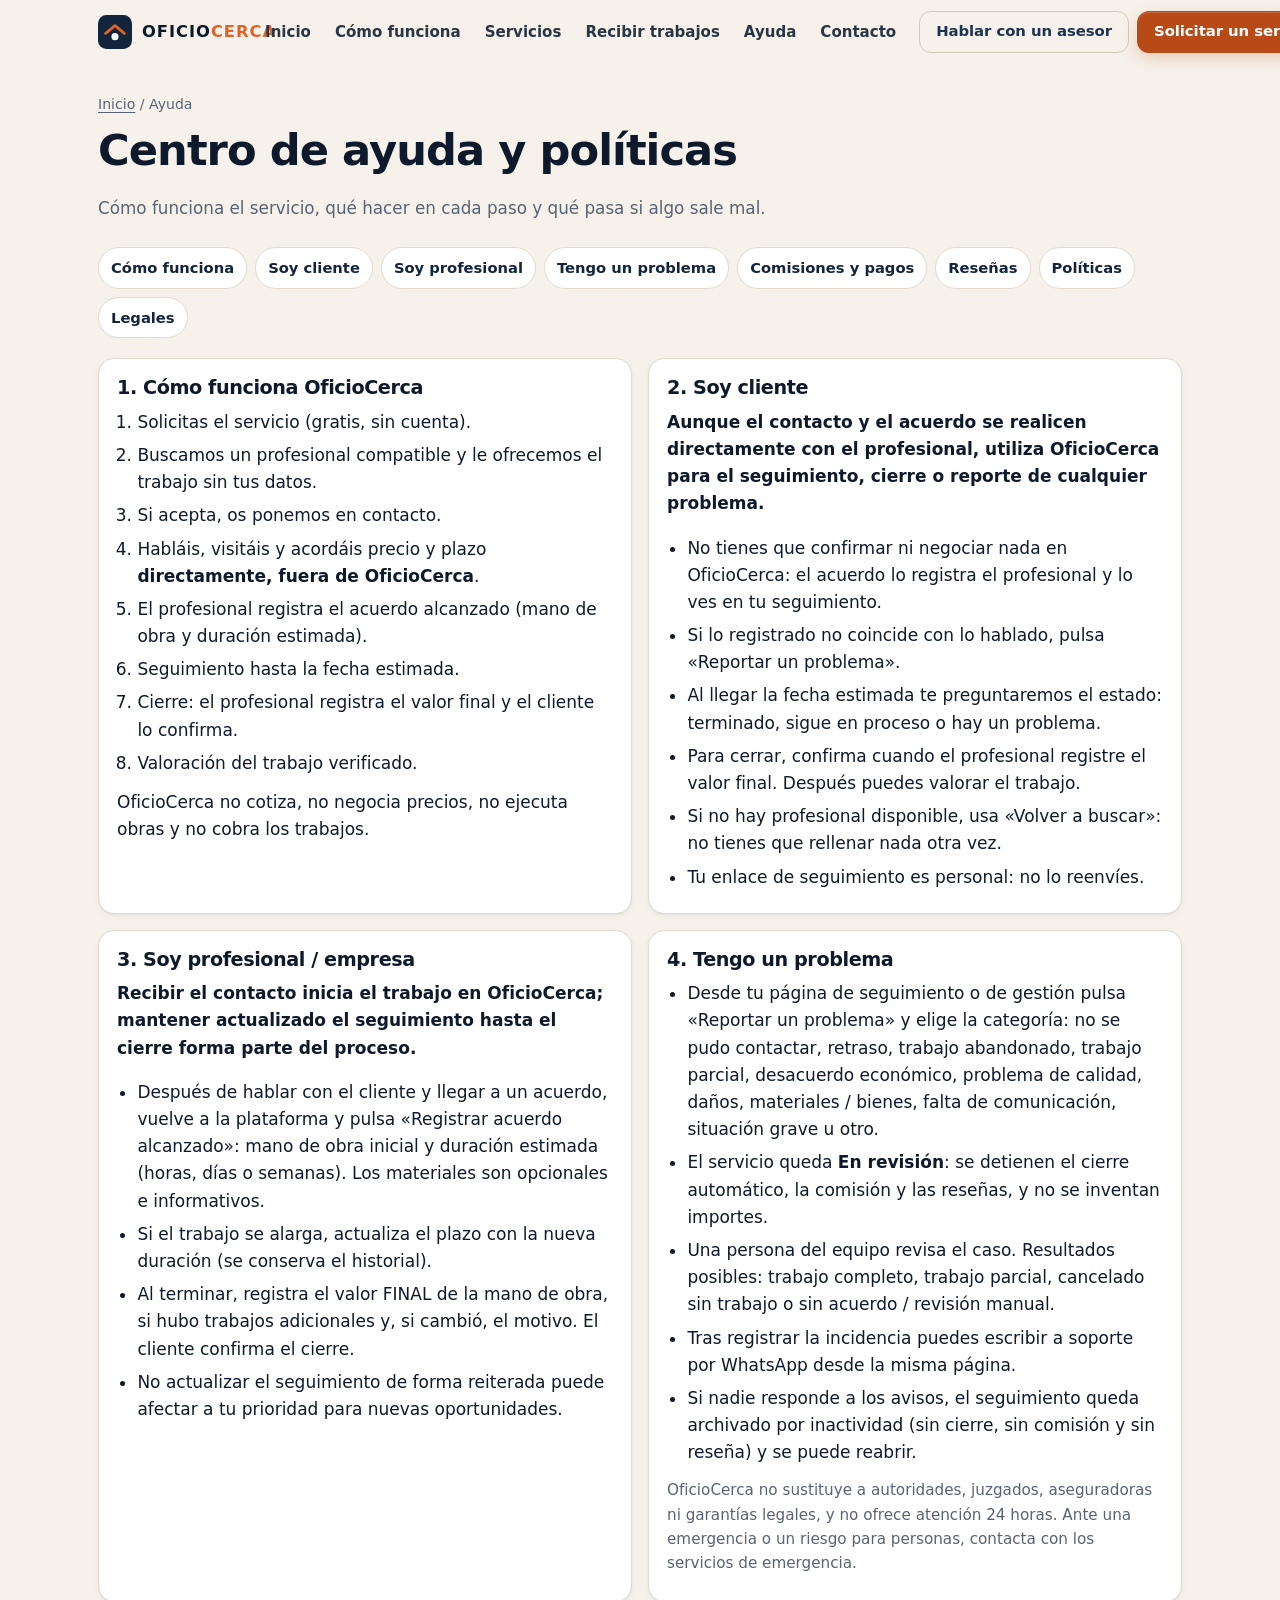
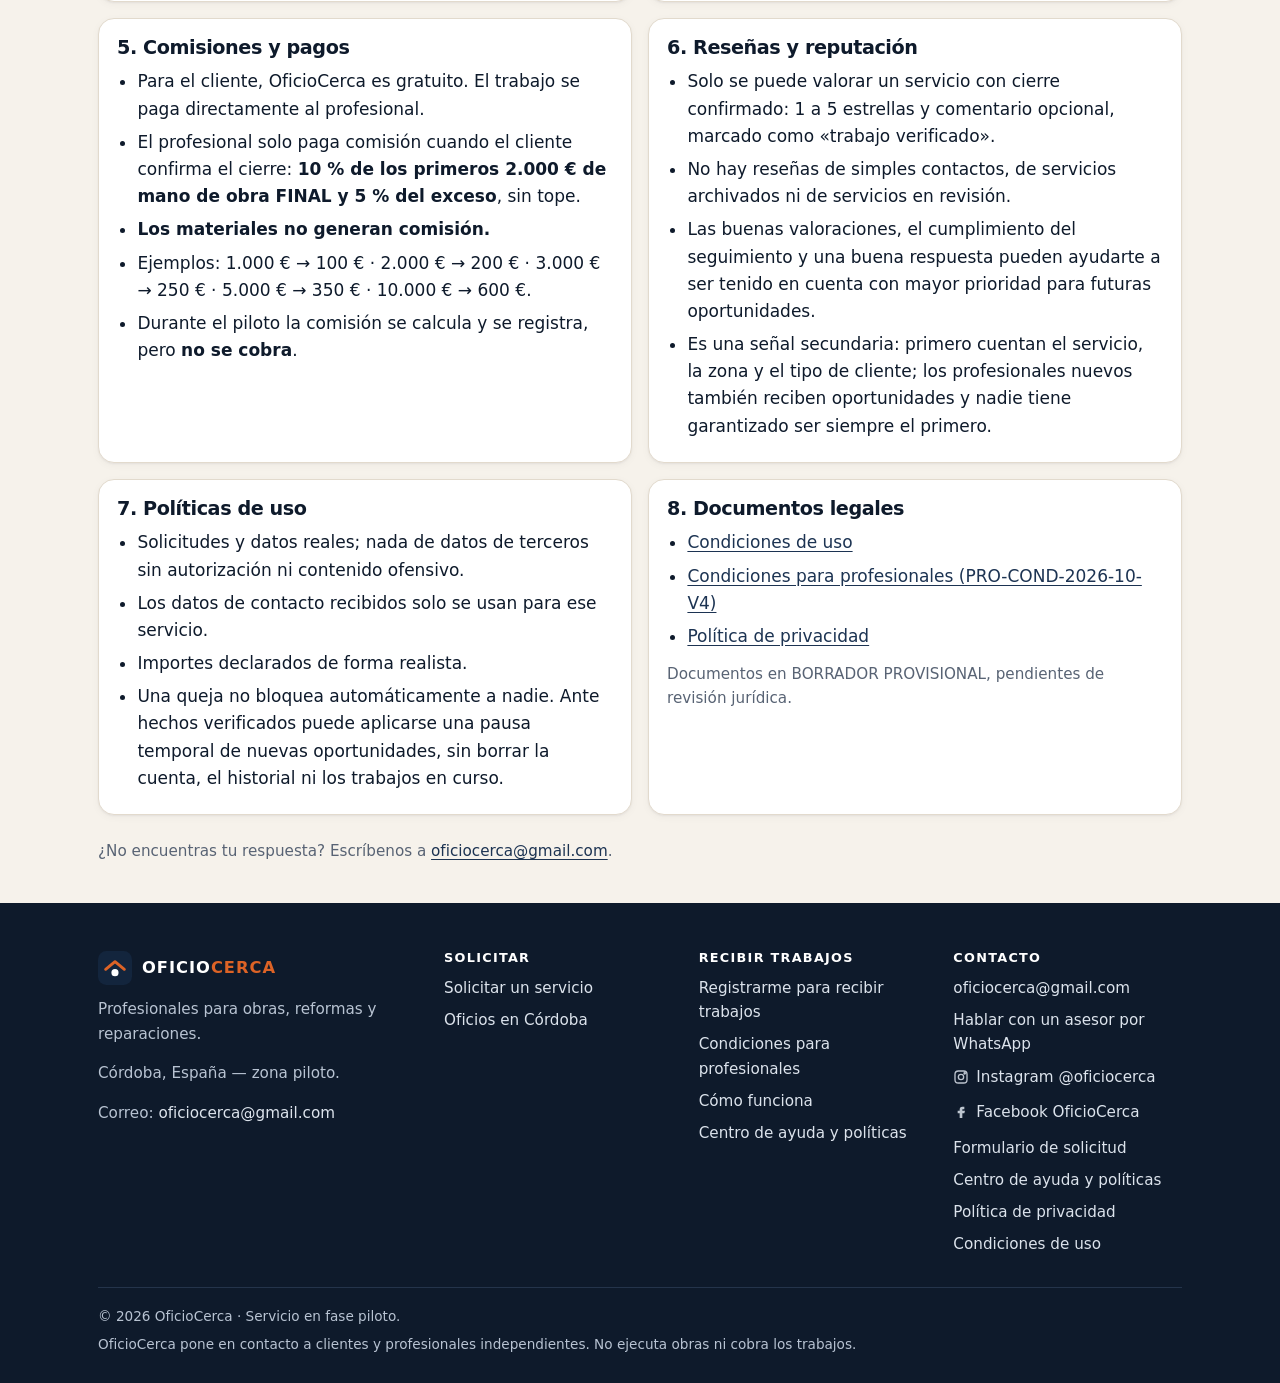
==== ayuda/index.html @ 0509eef0 "V1.7 web: Centro de ayuda y políticas" ====
<!doctype html>
<html lang="es">
<head>
<meta charset="utf-8">
<script>if(/\.github\.io$/.test(location.hostname)){location.replace("https://oficiocerca.pages.dev"+location.pathname.replace(/^\/oficiocerca/,"")+location.search+location.hash)}</script>
<meta name="viewport" content="width=device-width, initial-scale=1">
<title>Centro de ayuda y políticas · OficioCerca</title>
<meta name="description" content="Cómo funciona OficioCerca, ayuda para clientes y profesionales, incidencias, comisiones, reseñas y políticas.">
<link rel="canonical" href="https://oficiocerca.pages.dev/ayuda/">

<meta name="theme-color" content="#13253D">
<meta property="og:type" content="website">
<meta property="og:locale" content="es_ES">
<meta property="og:site_name" content="OficioCerca">
<meta property="og:title" content="Centro de ayuda y políticas · OficioCerca">
<meta property="og:description" content="Cómo funciona OficioCerca, ayuda para clientes y profesionales, incidencias, comisiones, reseñas y políticas.">
<meta property="og:url" content="https://oficiocerca.pages.dev/ayuda/">
<meta property="og:image" content="https://oficiocerca.pages.dev/assets/img/og-image.png">
<meta property="og:image:width" content="1200">
<meta property="og:image:height" content="630">
<meta name="twitter:card" content="summary_large_image">
<link rel="icon" href="../favicon.svg" type="image/svg+xml">
<link rel="icon" href="../assets/img/favicon-32.png" sizes="32x32" type="image/png">
<link rel="apple-touch-icon" href="../assets/img/apple-touch-icon.png">
<link rel="stylesheet" href="../assets/css/styles.css?v=9">
<script>(function(d){try{if(window.matchMedia&&!matchMedia('(prefers-reduced-motion: reduce)').matches&&'IntersectionObserver' in window){d.classList.add('js-motion');setTimeout(function(){if(!window.__ocReveal){d.classList.remove('js-motion')}},2500)}}catch(e){}})(document.documentElement)</script>

</head>
<body>
<a class="skip" href="#main">Saltar al contenido</a>
<header class="hdr" id="top">
  <div class="wrap">
    <a class="brand" href="../" aria-label="OficioCerca, inicio"><svg class="brand-mark" viewBox="0 0 40 40" aria-hidden="true"><rect width="40" height="40" rx="10" fill="#13253D"/><path d="M9 21.5 20 12.5l11 9" stroke="#DD6326" stroke-width="3.4" fill="none" stroke-linecap="round" stroke-linejoin="round"/><circle cx="20" cy="25.5" r="4.2" fill="#fff"/></svg><span class="brand-name">OFICIO<b>CERCA</b></span></a>
    <nav class="nav" aria-label="Principal"><a href="../">Inicio</a><a href="../#como-funciona">Cómo funciona</a><a href="../#servicios">Servicios</a><a href="../profesionales/">Recibir trabajos</a><a href="../ayuda/">Ayuda</a><a href="../#contacto">Contacto</a></nav>
    <div class="hdr-ctas">
      <a class="btn btn-sm hdr-wa" data-wa-item hidden data-wa-msg="Hola, estoy visitando OficioCerca y necesito orientación antes de realizar una solicitud o registro." target="_blank" rel="noopener" aria-label="Hablar con un asesor (WhatsApp, se abre en una ventana nueva)">Hablar con un asesor</a>
      <a class="btn btn-primary btn-sm hdr-cta" href="../solicitar/">Solicitar un servicio</a>
    </div>
    <button class="menu-btn" type="button" aria-expanded="false" aria-controls="mnav" aria-label="Abrir menú">
      <svg viewBox="0 0 24 24" fill="none" stroke="currentColor" stroke-width="2" stroke-linecap="round" aria-hidden="true"><path d="M4 7h16M4 12h16M4 17h16"/></svg>
    </button>
  </div>
  <nav class="mobile-nav" id="mnav" aria-label="Menú móvil"><a href="../">Inicio</a><a href="../#como-funciona">Cómo funciona</a><a href="../#servicios">Servicios</a><a href="../profesionales/">Recibir trabajos</a><a href="../ayuda/">Ayuda</a><a href="../#contacto">Contacto</a><a class="btn btn-primary" href="../solicitar/">Solicitar un servicio</a><a class="btn btn-ghost mnav-wa" data-wa-item hidden data-wa-msg="Hola, estoy visitando OficioCerca y necesito orientación antes de realizar una solicitud o registro." target="_blank" rel="noopener" aria-label="Hablar con un asesor (WhatsApp, se abre en una ventana nueva)">Hablar con un asesor</a></nav>
</header>
<main id="main"><div class="wrap"><section class="page-hero"><div class="crumbs"><a href="../">Inicio</a> / Ayuda</div><h1>Centro de ayuda y políticas</h1><p>Cómo funciona el servicio, qué hacer en cada paso y qué pasa si algo sale mal.</p></section>
<nav class="ay-idx" aria-label="Secciones de ayuda"><a href="#como-funciona">Cómo funciona</a><a href="#cliente">Soy cliente</a><a href="#profesional">Soy profesional</a><a href="#problema">Tengo un problema</a><a href="#comisiones">Comisiones y pagos</a><a href="#resenas">Reseñas</a><a href="#politicas">Políticas</a><a href="#legales">Legales</a></nav>
<div class="ay-grid"><section class="ay-card" id="como-funciona"><h2>1. Cómo funciona OficioCerca</h2><ol class="ay-ol">
<li>Solicitas el servicio (gratis, sin cuenta).</li><li>Buscamos un profesional compatible y le ofrecemos el trabajo sin tus datos.</li>
<li>Si acepta, os ponemos en contacto.</li><li>Habláis, visitáis y acordáis precio y plazo <b>directamente, fuera de OficioCerca</b>.</li>
<li>El profesional registra el acuerdo alcanzado (mano de obra y duración estimada).</li><li>Seguimiento hasta la fecha estimada.</li>
<li>Cierre: el profesional registra el valor final y el cliente lo confirma.</li><li>Valoración del trabajo verificado.</li></ol>
<p>OficioCerca no cotiza, no negocia precios, no ejecuta obras y no cobra los trabajos.</p></section><section class="ay-card" id="cliente"><h2>2. Soy cliente</h2><p><b>Aunque el contacto y el acuerdo se realicen directamente con el profesional, utiliza OficioCerca para el seguimiento, cierre o reporte de cualquier problema.</b></p>
<ul><li>No tienes que confirmar ni negociar nada en OficioCerca: el acuerdo lo registra el profesional y lo ves en tu seguimiento.</li>
<li>Si lo registrado no coincide con lo hablado, pulsa «Reportar un problema».</li>
<li>Al llegar la fecha estimada te preguntaremos el estado: terminado, sigue en proceso o hay un problema.</li>
<li>Para cerrar, confirma cuando el profesional registre el valor final. Después puedes valorar el trabajo.</li>
<li>Si no hay profesional disponible, usa «Volver a buscar»: no tienes que rellenar nada otra vez.</li>
<li>Tu enlace de seguimiento es personal: no lo reenvíes.</li></ul></section><section class="ay-card" id="profesional"><h2>3. Soy profesional / empresa</h2><p><b>Recibir el contacto inicia el trabajo en OficioCerca; mantener actualizado el seguimiento hasta el cierre forma parte del proceso.</b></p>
<ul><li>Después de hablar con el cliente y llegar a un acuerdo, vuelve a la plataforma y pulsa «Registrar acuerdo alcanzado»: mano de obra inicial y duración estimada (horas, días o semanas). Los materiales son opcionales e informativos.</li>
<li>Si el trabajo se alarga, actualiza el plazo con la nueva duración (se conserva el historial).</li>
<li>Al terminar, registra el valor FINAL de la mano de obra, si hubo trabajos adicionales y, si cambió, el motivo. El cliente confirma el cierre.</li>
<li>No actualizar el seguimiento de forma reiterada puede afectar a tu prioridad para nuevas oportunidades.</li></ul></section><section class="ay-card" id="problema"><h2>4. Tengo un problema</h2><ul><li>Desde tu página de seguimiento o de gestión pulsa «Reportar un problema» y elige la categoría: no se pudo contactar, retraso, trabajo abandonado, trabajo parcial, desacuerdo económico, problema de calidad, daños, materiales / bienes, falta de comunicación, situación grave u otro.</li>
<li>El servicio queda <b>En revisión</b>: se detienen el cierre automático, la comisión y las reseñas, y no se inventan importes.</li>
<li>Una persona del equipo revisa el caso. Resultados posibles: trabajo completo, trabajo parcial, cancelado sin trabajo o sin acuerdo / revisión manual.</li>
<li>Tras registrar la incidencia puedes escribir a soporte por WhatsApp desde la misma página.</li>
<li>Si nadie responde a los avisos, el seguimiento queda archivado por inactividad (sin cierre, sin comisión y sin reseña) y se puede reabrir.</li></ul>
<p class="ay-nota">OficioCerca no sustituye a autoridades, juzgados, aseguradoras ni garantías legales, y no ofrece atención 24 horas. Ante una emergencia o un riesgo para personas, contacta con los servicios de emergencia.</p></section><section class="ay-card" id="comisiones"><h2>5. Comisiones y pagos</h2><ul><li>Para el cliente, OficioCerca es gratuito. El trabajo se paga directamente al profesional.</li>
<li>El profesional solo paga comisión cuando el cliente confirma el cierre: <b>10 % de los primeros 2.000 € de mano de obra FINAL y 5 % del exceso</b>, sin tope.</li>
<li><b>Los materiales no generan comisión.</b></li>
<li>Ejemplos: 1.000 € → 100 € · 2.000 € → 200 € · 3.000 € → 250 € · 5.000 € → 350 € · 10.000 € → 600 €.</li>
<li>Durante el piloto la comisión se calcula y se registra, pero <b>no se cobra</b>.</li></ul></section><section class="ay-card" id="resenas"><h2>6. Reseñas y reputación</h2><ul><li>Solo se puede valorar un servicio con cierre confirmado: 1 a 5 estrellas y comentario opcional, marcado como «trabajo verificado».</li>
<li>No hay reseñas de simples contactos, de servicios archivados ni de servicios en revisión.</li>
<li>Las buenas valoraciones, el cumplimiento del seguimiento y una buena respuesta pueden ayudarte a ser tenido en cuenta con mayor prioridad para futuras oportunidades.</li>
<li>Es una señal secundaria: primero cuentan el servicio, la zona y el tipo de cliente; los profesionales nuevos también reciben oportunidades y nadie tiene garantizado ser siempre el primero.</li></ul></section><section class="ay-card" id="politicas"><h2>7. Políticas de uso</h2><ul><li>Solicitudes y datos reales; nada de datos de terceros sin autorización ni contenido ofensivo.</li>
<li>Los datos de contacto recibidos solo se usan para ese servicio.</li>
<li>Importes declarados de forma realista.</li>
<li>Una queja no bloquea automáticamente a nadie. Ante hechos verificados puede aplicarse una pausa temporal de nuevas oportunidades, sin borrar la cuenta, el historial ni los trabajos en curso.</li></ul></section><section class="ay-card" id="legales"><h2>8. Documentos legales</h2><ul><li><a href="../condiciones/">Condiciones de uso</a></li><li><a href="../condiciones-profesionales/">Condiciones para profesionales (PRO-COND-2026-10-V4)</a></li>
<li><a href="../privacidad/">Política de privacidad</a></li></ul><p class="ay-nota">Documentos en BORRADOR PROVISIONAL, pendientes de revisión jurídica.</p></section></div>
<p class="ay-nota" style="margin:24px 0 40px">¿No encuentras tu respuesta? Escríbenos a <a href="mailto:oficiocerca@gmail.com">oficiocerca@gmail.com</a>.</p></div></main>
<footer class="ftr" id="contacto">
  <div class="wrap">
    <div class="ftr-grid">
      <div>
        <a class="brand" href="../"><svg class="brand-mark" viewBox="0 0 40 40" aria-hidden="true"><rect width="40" height="40" rx="10" fill="#13253D"/><path d="M9 21.5 20 12.5l11 9" stroke="#DD6326" stroke-width="3.4" fill="none" stroke-linecap="round" stroke-linejoin="round"/><circle cx="20" cy="25.5" r="4.2" fill="#fff"/></svg><span class="brand-name">OFICIO<b>CERCA</b></span></a>
        <p style="margin-top:12px">Profesionales para obras, reformas y reparaciones.</p>
        <p>Córdoba, España — zona piloto.</p>
        <p>Correo: <a href="mailto:oficiocerca@gmail.com">oficiocerca@gmail.com</a></p>
      </div>
      <div>
        <h2>Solicitar</h2>
        <ul>
          <li><a href="../solicitar/">Solicitar un servicio</a></li>
          <li><a href="../cordoba/">Oficios en Córdoba</a></li>
        </ul>
      </div>
      <div>
        <h2>Recibir trabajos</h2>
        <ul>
          <li><a href="../profesionales/">Registrarme para recibir trabajos</a></li>
          <li><a href="../condiciones-profesionales/">Condiciones para profesionales</a></li>
          <li><a href="../#como-funciona">Cómo funciona</a></li>
          <li><a href="../ayuda/">Centro de ayuda y políticas</a></li>
        </ul>
      </div>
      <div>
        <h2>Contacto</h2>
        <ul data-oc-contact>
          <li><a href="mailto:oficiocerca@gmail.com">oficiocerca@gmail.com</a></li>
          <li data-wa-item hidden><a data-wa-msg="Hola, estoy revisando la sección de contacto de OficioCerca y necesito ayuda." target="_blank" rel="noopener" aria-label="Hablar con un asesor por WhatsApp (se abre en una ventana nueva)">Hablar con un asesor por WhatsApp</a></li>
          <li class="redes"><a href="https://www.instagram.com/oficiocerca/" target="_blank" rel="noopener" aria-label="Instagram de OficioCerca, @oficiocerca (se abre en una ventana nueva)"><svg viewBox="0 0 24 24" width="16" height="16" fill="none" stroke="currentColor" stroke-width="2" aria-hidden="true"><rect x="3" y="3" width="18" height="18" rx="5"/><circle cx="12" cy="12" r="4"/><circle cx="17.5" cy="6.5" r="1" fill="currentColor"/></svg>Instagram @oficiocerca</a></li>
          <li class="redes"><a href="https://www.facebook.com/oficiocerca" target="_blank" rel="noopener" aria-label="Facebook de OficioCerca (se abre en una ventana nueva)"><svg viewBox="0 0 24 24" width="16" height="16" fill="currentColor" aria-hidden="true"><path d="M14 8h3V4h-3c-2.8 0-4 1.8-4 4.3V10H7v4h3v7h4v-7h3l1-4h-4V8.6c0-.4.3-.6.6-.6z"/></svg>Facebook OficioCerca</a></li>
          <li><a href="../solicitar/">Formulario de solicitud</a></li>
          <li><a href="../ayuda/">Centro de ayuda y políticas</a></li>
          <li><a href="../privacidad/">Política de privacidad</a></li>
          <li><a href="../condiciones/">Condiciones de uso</a></li>
        </ul>
      </div>
    </div>
    <div class="ftr-bottom">
      <span>© <span data-year>2026</span> OficioCerca · Servicio en fase piloto.</span>
      <span>OficioCerca pone en contacto a clientes y profesionales independientes. No ejecuta obras ni cobra los trabajos.</span>
    </div>
  </div>
</footer>
<script src="../assets/js/config.js?v=9"></script>
<script src="../assets/js/icons.js?v=9"></script>
<script src="../assets/js/main.js?v=9" defer></script>

</body>
</html>
---- assets/css/styles.css ----
/* OficioCerca — estilos V1.1. Mobile first. Sin dependencias externas. */
:root{
  --ink:#0E1A2B; --navy:#13253D; --navy-2:#1C3352; --graphite:#2B3644;
  --sand:#F6F2EB; --sand-2:#EEE7DB; --line:#E2DACD; --line-2:#D3C9B9; --white:#fff;
  --accent:#DD6326; --accent-2:#B84A17; --accent-3:#9C3E12; --accent-soft:#FBE7DB;
  --muted:#586374; --ok:#1E7B55; --ok-soft:#E3F3EA; --err:#B3261E; --err-soft:#FBE9E7;
  --r:16px; --r-sm:12px;
  --sh-1:0 1px 2px rgba(14,26,43,.05),0 2px 8px rgba(14,26,43,.04);
  --sh-2:0 1px 2px rgba(14,26,43,.06),0 10px 28px rgba(14,26,43,.08);
  --sh-3:0 2px 4px rgba(14,26,43,.06),0 18px 40px rgba(14,26,43,.12);
  --ease:cubic-bezier(.2,.7,.2,1);
  --font: ui-sans-serif, system-ui, -apple-system, "Segoe UI", Roboto, "Helvetica Neue", Arial, sans-serif;
  --wrap: 1140px;
}
*,*::before,*::after{box-sizing:border-box}
html{-webkit-text-size-adjust:100%;scroll-behavior:smooth;scroll-padding-top:80px}
body{margin:0;font-family:var(--font);font-size:17px;line-height:1.6;color:var(--ink);background:var(--sand);overflow-x:hidden;-webkit-font-smoothing:antialiased;text-rendering:optimizeLegibility}
img,svg{max-width:100%;display:block}
a{color:var(--navy-2);text-underline-offset:3px}
a:hover{color:var(--accent-2)}
h1,h2,h3{line-height:1.12;letter-spacing:-.022em;margin:0 0 .5em;text-wrap:balance}
h1{font-size:clamp(1.9rem,4.2vw + 1rem,3.45rem);font-weight:800}
h2{font-size:clamp(1.5rem,2.2vw + 1rem,2.25rem);font-weight:800}
h3{font-size:1.1rem;font-weight:700;letter-spacing:-.01em}
p{margin:0 0 1em}
.wrap{width:100%;max-width:var(--wrap);margin:0 auto;padding:0 16px}
@media(min-width:720px){.wrap{padding:0 28px}}
.sr-only{position:absolute;width:1px;height:1px;overflow:hidden;clip:rect(0 0 0 0);white-space:nowrap}
.skip{position:absolute;left:12px;top:-60px;background:var(--ink);color:#fff;padding:10px 14px;border-radius:8px;z-index:100}
.skip:focus{top:12px}
:focus-visible{outline:3px solid var(--accent);outline-offset:2px;border-radius:6px}
.ico{width:24px;height:24px;flex:none}

/* ---------- Header ---------- */
.hdr{position:sticky;top:0;z-index:50;background:rgba(246,242,235,.86);backdrop-filter:saturate(1.4) blur(12px);-webkit-backdrop-filter:saturate(1.4) blur(12px);border-bottom:1px solid transparent;transition:border-color .2s,box-shadow .2s}
.hdr.scrolled{border-bottom-color:var(--line);box-shadow:0 4px 18px rgba(14,26,43,.05)}
.hdr .wrap{display:flex;align-items:center;justify-content:space-between;height:64px;gap:12px}
.brand{display:flex;align-items:center;gap:10px;text-decoration:none;color:var(--ink)}
.brand-mark{width:34px;height:34px;flex:none}
.brand-name{font-weight:900;letter-spacing:.06em;font-size:1.02rem}
.brand-name b{color:var(--accent);font-weight:900}
.nav{display:none}
.nav a{color:var(--graphite);text-decoration:none;font-weight:600;font-size:.94rem;padding:8px 11px;border-radius:9px;transition:background .15s,color .15s}
.nav a:hover{background:rgba(14,26,43,.06);color:var(--ink)}
.btn.hdr-cta{display:none}
.menu-btn{display:inline-flex;align-items:center;justify-content:center;width:46px;height:46px;border-radius:12px;border:1px solid var(--line);background:#fff;color:var(--ink);cursor:pointer;transition:border-color .15s}
.menu-btn:hover{border-color:var(--line-2)}
.menu-btn svg{width:22px;height:22px}
.mobile-nav{display:none;border-top:1px solid var(--line);background:var(--sand);box-shadow:0 14px 24px rgba(14,26,43,.08)}
.mobile-nav.open{display:block}
.mobile-nav a{display:block;padding:15px 16px;border-bottom:1px solid var(--sand-2);text-decoration:none;color:var(--ink);font-weight:600}
.mobile-nav .btn{margin:14px 16px 18px;display:flex;border-bottom:0}
@media(min-width:1100px){
  .nav{display:flex;gap:2px}
  .btn.hdr-cta{display:inline-flex}
  .menu-btn,.mobile-nav,.mobile-nav.open{display:none}
}

/* ---------- Buttons ---------- */
.btn{display:inline-flex;align-items:center;justify-content:center;gap:10px;min-height:50px;padding:0 22px;border-radius:12px;font:inherit;font-weight:700;font-size:1rem;letter-spacing:-.005em;text-decoration:none;cursor:pointer;border:1.5px solid transparent;transition:transform .18s var(--ease),background .18s,border-color .18s,box-shadow .18s,color .18s;text-align:center;line-height:1.2;-webkit-tap-highlight-color:transparent}
.btn .ico{width:19px;height:19px;transition:transform .18s var(--ease)}
.btn:hover .ico{transform:translateX(2px)}
.btn:active{transform:translateY(1px) scale(.99)}
.btn-lg{min-height:54px;padding:0 26px;font-size:1.02rem}
.btn-primary{background:var(--accent-2);color:#fff;box-shadow:0 1px 0 rgba(255,255,255,.18) inset,0 6px 16px rgba(184,74,23,.22)}
.btn-primary:hover{background:var(--accent-3);color:#fff;box-shadow:0 1px 0 rgba(255,255,255,.18) inset,0 10px 22px rgba(184,74,23,.28);transform:translateY(-1px)}
.btn-dark{background:var(--navy);color:#fff;box-shadow:0 6px 16px rgba(19,37,61,.18)}
.btn-dark:hover{background:var(--ink);color:#fff;transform:translateY(-1px)}
.btn-ghost{background:rgba(255,255,255,.85);color:var(--ink);border-color:var(--line-2)}
.btn-ghost:hover{background:#fff;border-color:var(--ink);color:var(--ink)}
.btn-light{background:#fff;color:var(--navy)}
.btn-light:hover{background:var(--sand);color:var(--ink);transform:translateY(-1px)}
.btn-dark-on{background:rgba(14,26,43,.92);color:#fff}
.btn-dark-on:hover{background:var(--ink);color:#fff;transform:translateY(-1px)}
.btn-sm{min-height:42px;padding:0 16px;font-size:.93rem}
.btn-block{width:100%}
.btn[disabled]{opacity:.6;cursor:not-allowed;transform:none;box-shadow:none}

/* ---------- Hero ---------- */
.hero{position:relative;padding:34px 0 48px;overflow:hidden;isolation:isolate;background:linear-gradient(180deg,#F8F4EE 0%,var(--sand) 100%)}
.hero::before{content:"";position:absolute;inset:0;z-index:-1;background-image:linear-gradient(rgba(19,37,61,.055) 1px,transparent 1px),linear-gradient(90deg,rgba(19,37,61,.055) 1px,transparent 1px);background-size:36px 36px;mask-image:radial-gradient(ellipse 70% 60% at 75% 25%,#000 0,transparent 70%);-webkit-mask-image:radial-gradient(ellipse 70% 60% at 75% 25%,#000 0,transparent 70%);pointer-events:none}
.hero-bg{position:absolute;inset:0;z-index:-2;overflow:hidden;pointer-events:none}
.blob{position:absolute;border-radius:50%;filter:blur(60px);opacity:.55;will-change:transform}
.blob.b1{width:420px;height:420px;right:-120px;top:-140px;background:radial-gradient(circle,#F6C7A6 0,#F6C7A6 35%,transparent 70%);animation:drift1 28s ease-in-out infinite alternate}
.blob.b2{width:360px;height:360px;left:-160px;top:40%;background:radial-gradient(circle,#C9D6E6 0,#C9D6E6 35%,transparent 70%);animation:drift2 34s ease-in-out infinite alternate}
.blob.b3{width:260px;height:260px;right:18%;bottom:-120px;background:radial-gradient(circle,#F3DCC4 0,transparent 70%);opacity:.5;animation:drift1 40s ease-in-out infinite alternate-reverse}
@keyframes drift1{from{transform:translate3d(0,0,0)}to{transform:translate3d(-40px,30px,0)}}
@keyframes drift2{from{transform:translate3d(0,0,0)}to{transform:translate3d(36px,-26px,0)}}
.hero-art{position:absolute;z-index:-1;right:-40px;bottom:0;width:min(760px,120%);height:auto;color:var(--navy);opacity:.07;pointer-events:none}
.hero-grid{position:relative;display:grid;gap:30px}
.hero-copy{max-width:640px;min-width:0}
.pill{display:inline-flex;align-items:center;gap:8px;background:rgba(255,255,255,.9);border:1px solid var(--line);border-radius:999px;padding:6px 13px 6px 9px;font-size:.84rem;font-weight:700;color:var(--graphite);box-shadow:var(--sh-1)}
.pill .dot{width:8px;height:8px;border-radius:50%;background:var(--ok);box-shadow:0 0 0 4px var(--ok-soft);animation:pulse 3.2s ease-in-out infinite}
@keyframes pulse{0%,100%{box-shadow:0 0 0 4px var(--ok-soft)}50%{box-shadow:0 0 0 6px rgba(30,123,85,.12)}}
.hero h1{margin:18px 0 14px}
.hero h1 em{font-style:normal;color:var(--accent-2);background:linear-gradient(transparent 72%,rgba(221,99,38,.16) 72%);padding:0 .04em}
.lead{font-size:clamp(1.03rem,.4vw + .95rem,1.15rem);color:var(--graphite);max-width:36em;line-height:1.6}
.hero-ctas{display:grid;gap:10px;margin-top:24px}
.hero-ctas .btn{width:100%}
.hero-b2b{display:flex;align-items:center;gap:12px;margin-top:16px;padding:12px 14px;background:rgba(255,255,255,.75);border:1px solid var(--line);border-radius:14px;text-decoration:none;color:var(--ink);transition:border-color .18s,background .18s,transform .18s var(--ease);flex-wrap:wrap}
.hero-b2b:hover{background:#fff;border-color:var(--navy-2);color:var(--ink);transform:translateY(-1px)}
.hero-b2b .hb-k{font-size:.72rem;font-weight:800;letter-spacing:.08em;text-transform:uppercase;color:#fff;background:var(--navy);padding:4px 8px;border-radius:6px}
.hero-b2b .hb-t{flex:1;min-width:180px;font-weight:600;font-size:.95rem;line-height:1.35}
.hero-b2b .ico{width:18px;height:18px;color:var(--accent-2)}
@media(min-width:560px){.hero-ctas{grid-template-columns:auto auto;justify-content:start}.hero-ctas .btn{width:auto}.hero-b2b{display:inline-flex;flex-wrap:nowrap}}

/* Request card visual (ilustración, no es una solicitud real) */
.req-card{position:relative;background:rgba(255,255,255,.94);border:1px solid var(--line);border-radius:20px;box-shadow:var(--sh-3);padding:20px;max-width:420px;width:100%;justify-self:center;min-width:0}
.req-card .tag{font-size:.72rem;font-weight:800;letter-spacing:.08em;text-transform:uppercase;color:var(--muted)}
.req-head{display:flex;justify-content:space-between;align-items:center;gap:8px;margin-bottom:12px;flex-wrap:wrap}
.req-code{font-family:ui-monospace,SFMono-Regular,Menlo,Consolas,monospace;font-weight:700;background:var(--sand);border:1px dashed var(--line-2);padding:4px 10px;border-radius:8px;font-size:.9rem}
.req-row{display:flex;gap:12px;align-items:flex-start;padding:12px 0;border-top:1px solid var(--sand-2);border-bottom:1px solid var(--sand-2)}
.req-row .ico{color:var(--accent);margin-top:2px}
.req-row small{display:block;color:var(--muted);font-size:.8rem}
.req-steps{list-style:none;margin:14px 0 0;padding:0;display:grid;gap:9px}
.req-steps li{display:flex;align-items:center;gap:10px;font-size:.92rem}
.req-steps .st{width:22px;height:22px;border-radius:50%;display:grid;place-items:center;border:2px solid var(--line-2);flex:none}
.req-steps .done .st{background:var(--ok);border-color:var(--ok);color:#fff}
.req-steps .done .st svg{width:14px;height:14px}
.req-steps .now .st{border-color:var(--accent);box-shadow:0 0 0 4px var(--accent-soft);animation:pulseA 2.8s ease-in-out infinite}
@keyframes pulseA{0%,100%{box-shadow:0 0 0 3px var(--accent-soft)}50%{box-shadow:0 0 0 6px rgba(221,99,38,.12)}}
.req-steps .now{font-weight:700}
.req-steps .todo{color:var(--muted)}
.req-note{margin:14px 0 0;font-size:.74rem;color:var(--muted)}
@media(min-width:960px){.hero{padding:72px 0 92px}.hero-grid{grid-template-columns:1.2fr .8fr;align-items:center;gap:56px}.req-card{transform:rotate(.6deg)}}

/* ---------- Audience split ---------- */
.aud-sec{position:relative;margin-top:-18px}
.aud{display:grid;gap:12px}
.aud-card{position:relative;display:flex;flex-direction:column;gap:6px;background:#fff;border:1px solid var(--line);border-radius:var(--r);padding:20px;text-decoration:none;color:var(--ink);box-shadow:var(--sh-1);transition:border-color .2s,transform .2s var(--ease),box-shadow .2s}
.aud-card:hover{border-color:var(--line-2);transform:translateY(-3px);box-shadow:var(--sh-2);color:var(--ink)}
.aud-card .k{font-size:.72rem;font-weight:800;letter-spacing:.09em;text-transform:uppercase;color:var(--accent-2)}
.aud-card h3{margin:0}
.aud-card p{margin:0;color:var(--graphite);font-size:.96rem}
.aud-card .go{margin-top:10px;display:inline-flex;align-items:center;gap:8px;font-weight:700;color:var(--navy-2)}
.aud-card .go .ico{width:18px;height:18px;transition:transform .2s var(--ease)}
.aud-card:hover .go .ico{transform:translateX(3px)}
.aud-card.featured{background:linear-gradient(160deg,var(--navy-2) 0%,var(--navy) 60%);color:#fff;border-color:var(--navy);box-shadow:0 10px 30px rgba(19,37,61,.22)}
.aud-card.featured p{color:#C9D3E0}
.aud-card.featured .k{color:#FFB48A}
.aud-card.featured .go{color:#fff}
.aud-card.featured:hover{color:#fff;border-color:var(--accent)}
@media(min-width:760px){.aud{grid-template-columns:1.2fr 1fr 1fr;gap:14px}}

/* ---------- Sections ---------- */
.sec{padding:60px 0}
.sec-white{background:#fff}
.sec-dark{background:var(--navy);color:#fff;background-image:radial-gradient(ellipse 60% 80% at 100% 0,rgba(221,99,38,.12),transparent 60%)}
.sec-dark p,.sec-dark li{color:#C9D3E0}
.sec-head{max-width:700px;margin-bottom:30px}
.eyebrow{display:inline-flex;align-items:center;gap:8px;font-size:.76rem;font-weight:800;letter-spacing:.11em;text-transform:uppercase;color:var(--accent-2);margin-bottom:12px}
.eyebrow::before{content:"";width:18px;height:2px;border-radius:2px;background:currentColor;opacity:.7}
.sec-dark .eyebrow{color:#FFB48A}
.sec-head p{color:var(--muted);font-size:1.04rem;max-width:40em}
.sec-dark .sec-head p{color:#C9D3E0}
@media(min-width:960px){.sec{padding:92px 0}}

/* Trades (servicios del piloto) */
.trades{display:grid;grid-template-columns:1fr;gap:10px}
.trade{position:relative;display:flex;align-items:center;gap:14px;background:#fff;border:1px solid var(--line);border-radius:var(--r);padding:16px;text-decoration:none;color:var(--ink);box-shadow:var(--sh-1);transition:border-color .2s,transform .2s var(--ease),box-shadow .2s;min-width:0}
.trade:hover{border-color:var(--line-2);transform:translateY(-2px);box-shadow:var(--sh-2);color:var(--ink)}
.trade-ico{width:48px;height:48px;border-radius:12px;display:grid;place-items:center;background:var(--accent-soft);color:var(--accent-2);flex:none}
.trade-ico .ico{width:26px;height:26px}
.trade-txt{display:flex;flex-direction:column;gap:2px;min-width:0;flex:1}
.trade-txt strong{font-size:1.02rem;line-height:1.3}
.trade-txt span{font-size:.88rem;color:var(--muted);line-height:1.4}
.trade-go{color:var(--line-2);transition:color .2s,transform .2s var(--ease)}
.trade-go .ico{width:20px;height:20px}
.trade:hover .trade-go{color:var(--accent-2);transform:translateX(3px)}
.trade-other{background:linear-gradient(160deg,#FFFDF9,#FBF4EA);border:1.5px dashed var(--line-2);box-shadow:none}
.trade-other .trade-ico{background:var(--navy);color:#fff}
.trade-other:hover{border-style:solid;border-color:var(--navy-2)}
@media(min-width:640px){.trades{grid-template-columns:repeat(2,minmax(0,1fr))}}
@media(min-width:960px){
  .trades{grid-template-columns:repeat(3,minmax(0,1fr));gap:14px}
  .trade{flex-direction:column;align-items:flex-start;padding:22px;min-height:190px}
  .trade-go{position:absolute;right:18px;top:22px}
}

/* Steps */
.steps{list-style:none;margin:0;padding:0;display:grid;gap:0;counter-reset:s}
.step{position:relative;display:grid;grid-template-columns:44px 1fr;gap:14px;padding-bottom:22px}
.step::before{counter-increment:s;content:counter(s);width:44px;height:44px;border-radius:12px;background:var(--navy);color:#fff;display:grid;place-items:center;font-weight:800;position:relative;z-index:1;box-shadow:0 4px 12px rgba(19,37,61,.16)}
.step::after{content:"";position:absolute;left:21px;top:44px;bottom:0;width:2px;background:linear-gradient(var(--line-2),var(--line))}
.step:last-child::after{display:none}
.step h3{margin:9px 0 4px}
.step p{margin:0;color:var(--muted);font-size:.96rem}
.step.hl::before{background:var(--accent-2);box-shadow:0 4px 14px rgba(184,74,23,.3)}
@media(min-width:960px){
  .steps{grid-template-columns:repeat(4,1fr);gap:18px}
  .step{grid-template-columns:1fr;gap:12px;padding-bottom:0}
  .step::after{left:52px;right:-14px;top:21px;bottom:auto;width:auto;height:2px}
  .step h3{font-size:.98rem;margin:0 0 4px}
  .step p{font-size:.87rem}
}
.notice{display:flex;gap:12px;align-items:flex-start;background:var(--accent-soft);border:1px solid #F4D2BE;border-radius:var(--r-sm);padding:14px 16px;margin-top:26px;font-size:.95rem;color:var(--ink)}
.notice .ico{color:var(--accent-2)}
.notice p{margin:0;color:var(--ink)}

/* Split blocks */
.split{display:grid;gap:28px;align-items:start}
@media(min-width:900px){.split{grid-template-columns:1.05fr .95fr;gap:64px;align-items:center}}
.checks{list-style:none;padding:0;margin:0 0 24px;display:grid;gap:12px}
.checks li{display:flex;gap:12px;align-items:flex-start}
.checks .ico{width:22px;height:22px;color:var(--ok);margin-top:2px}
.sec-dark .checks .ico{color:#7FD6A9}
.panel{background:#fff;border:1px solid var(--line);border-radius:20px;padding:22px;box-shadow:var(--sh-2)}
.sec-dark .panel{background:rgba(255,255,255,.05);border-color:rgba(255,255,255,.12);box-shadow:none}
.sec-white .panel{background:var(--sand);box-shadow:none}
.panel h3{margin-bottom:14px}
.mini-list{list-style:none;padding:0;margin:0;display:grid;gap:8px}
.mini-list li{display:flex;gap:12px;align-items:center;padding:12px 14px;background:var(--sand);border-radius:12px;font-weight:600;font-size:.95rem}
.sec-white .panel .mini-list li{background:#fff}
.sec-dark .mini-list li{background:rgba(255,255,255,.06);color:#fff}
.mini-list li.muted{background:transparent;border:1px dashed rgba(255,255,255,.22);font-weight:500}
.mini-list .ico{color:var(--accent)}

/* Why grid */
.why{display:grid;gap:12px}
.why-item{background:#fff;border:1px solid var(--line);border-radius:var(--r);padding:22px;box-shadow:var(--sh-1);transition:transform .2s var(--ease),box-shadow .2s}
.why-item:hover{transform:translateY(-2px);box-shadow:var(--sh-2)}
.why-item .ico{width:30px;height:30px;color:var(--accent);margin-bottom:12px}
.why-item p{margin:0;color:var(--muted);font-size:.95rem}
.why-item.big{background:linear-gradient(160deg,var(--navy-2),var(--ink));color:#fff;border-color:var(--ink)}
.why-item.big p{color:#C9D3E0}
@media(min-width:700px){.why{grid-template-columns:repeat(2,1fr)}}
@media(min-width:1000px){.why{grid-template-columns:repeat(3,1fr)}.why-item.big{grid-row:span 2;display:flex;flex-direction:column;justify-content:center}}

/* Reviews concept */
.verify{display:grid;gap:12px}
.verify-card{background:var(--sand);border:1px solid var(--line);border-radius:var(--r);padding:20px}
.verify-card .vline{display:flex;gap:10px;align-items:center;font-weight:700;margin-bottom:8px}
.verify-card .vline .ico{color:var(--ok)}
.verify-card p{margin:0;color:var(--muted);font-size:.95rem}
@media(min-width:800px){.verify{grid-template-columns:repeat(3,1fr);gap:14px}}

/* Coverage */
.cities{display:flex;flex-wrap:wrap;gap:10px;margin:8px 0 0;padding:0;list-style:none}
.city{display:inline-flex;align-items:center;gap:8px;padding:11px 16px;border-radius:999px;border:1px solid #2C4566;font-weight:700;font-size:.95rem}
.city.on{background:#fff;color:var(--navy);border-color:#fff}
.city.on .dot{width:8px;height:8px;border-radius:50%;background:var(--ok)}

/* CTA band */
.cta-band{position:relative;overflow:hidden;background:linear-gradient(135deg,var(--accent-2) 0%,#A9431A 100%);color:#fff;border-radius:24px;padding:32px 22px;display:grid;gap:18px;box-shadow:0 18px 40px rgba(184,74,23,.22)}
.cta-band::after{content:"";position:absolute;right:-80px;top:-80px;width:260px;height:260px;border-radius:50%;border:36px solid rgba(255,255,255,.08);pointer-events:none}
.cta-band h2{margin:0}
.cta-band p{margin:0;color:#FFF1E8}
.cta-band .row{display:grid;gap:10px;position:relative;z-index:1}
@media(min-width:760px){.cta-band{padding:46px;grid-template-columns:1.3fr 1fr;align-items:center}.cta-band .row{justify-content:end;grid-auto-flow:column}}

/* Footer */
.ftr{background:var(--ink);color:#B8C3D2;padding:48px 0 28px;font-size:.95rem}
.ftr .brand{color:#fff}
.ftr-grid{display:grid;gap:26px}
.ftr h2{font-size:.8rem;letter-spacing:.1em;text-transform:uppercase;color:#fff;margin:0 0 10px}
.ftr ul{list-style:none;padding:0;margin:0;display:grid;gap:8px}
.ftr a{color:#DCE3EC;text-decoration:none}
.ftr a:hover{color:#fff;text-decoration:underline}
.ftr-bottom{border-top:1px solid #24344B;margin-top:30px;padding-top:18px;font-size:.85rem;display:grid;gap:6px}
@media(min-width:800px){.ftr-grid{grid-template-columns:1.4fr 1fr 1fr 1fr}}

/* Aparición suave (solo si JS activo y sin preferencia de movimiento reducido) */
.js-motion [data-reveal]{opacity:0;transform:translateY(14px);transition:opacity .6s var(--ease),transform .6s var(--ease)}
.js-motion [data-reveal].is-in{opacity:1;transform:none}
@media (prefers-reduced-motion:reduce){
  html{scroll-behavior:auto}
  *,*::before,*::after{animation:none!important;transition:none!important}
  .js-motion [data-reveal]{opacity:1;transform:none}
}

/* ---------- Forms ---------- */
.page-hero{padding:28px 0 8px}
.page-hero p{color:var(--muted);font-size:1.05rem;max-width:40em}
.crumbs{font-size:.88rem;color:var(--muted);margin-bottom:10px}
.crumbs a{color:var(--muted)}
.form-layout{display:grid;gap:24px;padding-top:12px;padding-bottom:64px}
@media(min-width:1000px){.form-layout{grid-template-columns:1fr 340px;align-items:start;gap:40px}.aside-sticky{position:sticky;top:88px}}
.form-card{background:#fff;border:1px solid var(--line);border-radius:18px;padding:20px}
@media(min-width:720px){.form-card{padding:32px}}
fieldset{border:0;padding:0;margin:0 0 28px;min-width:0}
legend{font-weight:800;font-size:1.12rem;margin-bottom:4px;padding:0;display:flex;align-items:center;gap:10px}
legend .n{width:28px;height:28px;border-radius:8px;background:var(--navy);color:#fff;display:inline-grid;place-items:center;font-size:.85rem;flex:none}
.fs-help{color:var(--muted);font-size:.93rem;margin:0 0 14px}
.grid2{display:grid;gap:14px}
@media(min-width:640px){.grid2{grid-template-columns:1fr 1fr}}
.field{display:flex;flex-direction:column;gap:6px;margin-bottom:14px;min-width:0}
.grid2 .field{margin-bottom:0}
.grid2{margin-bottom:14px}
label,.label{font-weight:700;font-size:.95rem}
.opt{font-weight:500;color:var(--muted);font-size:.85rem}
.req{color:var(--accent-2)}
input[type=text],input[type=tel],input[type=email],input[type=number],select,textarea{width:100%;font:inherit;font-size:16px;color:var(--ink);background:#fff;border:1.5px solid var(--line);border-radius:12px;padding:13px 14px;min-height:52px;transition:border-color .15s,box-shadow .15s;appearance:none;-webkit-appearance:none}
select{background-image:url("data:image/svg+xml,%3Csvg xmlns='http://www.w3.org/2000/svg' viewBox='0 0 24 24' fill='none' stroke='%23586374' stroke-width='2'%3E%3Cpath d='m6 9 6 6 6-6'/%3E%3C/svg%3E");background-repeat:no-repeat;background-position:right 12px center;background-size:20px;padding-right:42px}
textarea{min-height:140px;resize:vertical}
input:focus,select:focus,textarea:focus{outline:none;border-color:var(--navy-2);box-shadow:0 0 0 4px rgba(28,51,82,.12)}
.hint{font-size:.85rem;color:var(--muted)}
.err-msg{font-size:.87rem;color:var(--err);font-weight:600;display:none}
.field.invalid input,.field.invalid select,.field.invalid textarea{border-color:var(--err);background:var(--err-soft)}
.field.invalid .err-msg,.choice-group.invalid .err-msg,.consent.invalid .err-msg{display:block}
.choice-group{border:0;margin:0 0 14px;padding:0}
.choices{display:grid;gap:10px}
.choices.c2{grid-template-columns:1fr 1fr}
.choices.c3{grid-template-columns:1fr}
@media(min-width:560px){.choices.c3{grid-template-columns:repeat(3,1fr)}}
.choice{position:relative;display:flex}
.choice span{flex:1}
.choice input{position:absolute;opacity:0;width:1px;height:1px}
.choice span{display:flex;flex-direction:column;justify-content:center;gap:2px;min-height:56px;padding:12px 14px;border:1.5px solid var(--line);border-radius:12px;background:#fff;cursor:pointer;font-weight:700;font-size:.97rem;line-height:1.25;transition:border-color .15s,background .15s}
.choice span small{font-weight:500;color:var(--muted);font-size:.8rem}
.choice input:checked+span{border-color:var(--navy);background:#F1F5FA;box-shadow:inset 0 0 0 1px var(--navy)}
.choice input:focus-visible+span{outline:3px solid var(--accent);outline-offset:2px}
.photos{border:2px dashed var(--line);border-radius:14px;padding:18px;text-align:center;background:var(--sand)}
.photos .ico{width:30px;height:30px;color:var(--accent);margin:0 auto 6px}
.photos p{margin:0 0 12px;font-size:.93rem;color:var(--muted)}
.photo-list{display:grid;grid-template-columns:repeat(auto-fill,minmax(84px,1fr));gap:10px;margin-top:14px;text-align:left}
.thumb{position:relative;aspect-ratio:1;border-radius:10px;overflow:hidden;background:#ddd}
.thumb img{width:100%;height:100%;object-fit:cover}
.thumb button{position:absolute;top:4px;right:4px;width:30px;height:30px;border-radius:50%;border:0;background:rgba(14,26,43,.8);color:#fff;display:grid;place-items:center;cursor:pointer}
.thumb button svg{width:16px;height:16px}
.consent{display:flex;gap:12px;align-items:flex-start;padding:14px;border:1.5px solid var(--line);border-radius:12px;margin-bottom:10px;background:#fff;flex-wrap:wrap}
.consent input{width:22px;height:22px;margin:2px 0 0;accent-color:var(--navy);flex:none}
.consent label{font-weight:500;font-size:.95rem;flex:1;min-width:0}
.consent .err-msg{width:100%}
.consent.invalid{border-color:var(--err);background:var(--err-soft)}
.hp{position:absolute;left:-9999px;width:1px;height:1px;overflow:hidden}
.form-status{margin-top:14px;padding:14px;border-radius:12px;font-weight:600;display:none}
.form-status.show{display:block}
.form-status.error{background:var(--err-soft);color:var(--err)}
.form-status.info{background:var(--accent-soft);color:var(--ink)}
.submit-row{display:grid;gap:10px;margin-top:8px}
.submit-row .hint{text-align:center}
.spinner{width:18px;height:18px;border-radius:50%;border:2.5px solid rgba(255,255,255,.45);border-top-color:#fff;animation:spin .8s linear infinite;display:none}
.loading .spinner{display:inline-block}
@keyframes spin{to{transform:rotate(360deg)}}
.cond-hidden{display:none}
.aside-card{background:var(--navy);color:#fff;border-radius:18px;padding:22px}
.aside-card h2{font-size:1.1rem;margin-bottom:12px}
.aside-card ol{margin:0;padding-left:20px;display:grid;gap:8px;color:#C9D3E0;font-size:.95rem}
.aside-card p{color:#C9D3E0;font-size:.92rem;margin:14px 0 0}

/* Success */
.success{display:none;text-align:center;padding:12px 0}
.success.show{display:block}
.success .badge{width:68px;height:68px;border-radius:50%;background:var(--ok-soft);color:var(--ok);display:grid;place-items:center;margin:0 auto 14px}
.success .badge svg{width:36px;height:36px}
.success h2{margin-bottom:8px}
.success p{color:var(--graphite);max-width:32em;margin-left:auto;margin-right:auto}
.ticket{display:inline-flex;flex-direction:column;align-items:center;gap:4px;margin:16px auto 18px;padding:16px 28px;border:2px dashed var(--navy);border-radius:14px;background:var(--sand)}
.ticket small{font-size:.75rem;font-weight:800;letter-spacing:.1em;text-transform:uppercase;color:var(--muted)}
.ticket strong{font-family:ui-monospace,SFMono-Regular,Menlo,Consolas,monospace;font-size:1.8rem;letter-spacing:.04em}
.success .next{text-align:left;max-width:30em;margin:6px auto 20px;padding:16px 18px;background:var(--sand);border-radius:12px;font-size:.95rem}
.success .next ol{margin:6px 0 0;padding-left:20px}

/* Legal pages */
.legal{background:#fff;border:1px solid var(--line);border-radius:18px;padding:22px;margin:12px 0 64px;max-width:820px}
@media(min-width:720px){.legal{padding:40px}}
.legal h2{font-size:1.3rem;margin-top:1.6em}
.draft-banner{background:#FFF4D6;border:1px solid #E9C66B;color:#5A4300;border-radius:12px;padding:14px 16px;font-weight:600;margin-bottom:22px}
.placeholder{background:#FFF4D6;padding:0 4px;border-radius:4px}
.wa-float{position:fixed;right:16px;bottom:16px;z-index:40;display:none}

/* V1.1 — formulario piloto */
.req-legend{font-size:.9rem;color:var(--muted);margin-top:-4px}
.otro-box{background:var(--accent-soft);border:1px solid #F4D2BE;border-radius:14px;padding:14px}
.otro-box input{background:#fff}
.form-card{box-shadow:var(--sh-2)}
.choice span:hover{border-color:var(--line-2)}
.page-hero h1{font-size:clamp(1.75rem,3vw + 1rem,2.7rem)}
@media(max-width:599px){.req-card{display:none}}

/* V1.3 — home compacta */
.why-3{grid-template-columns:1fr}
@media(min-width:760px){.why.why-3{grid-template-columns:repeat(3,1fr)}}
.sec-tight{padding-top:8px}
@media(min-width:960px){.step h3{font-size:1.05rem}.step p{font-size:.93rem}}
@media(min-width:760px){.cta-band{grid-template-columns:1fr auto}}

/* V1.4 — hero con tres opciones claras y fondo fotográfico discreto */
.hero14{background:#0E1A2B;color:#fff;padding:28px 0 36px}
.hero14::before{display:none}
.hero-photo{position:absolute;inset:0;z-index:-1;background:linear-gradient(180deg,rgba(14,26,43,.84) 0%,rgba(14,26,43,.92) 100%),url("../img/hero-obra-800.webp") center 35%/cover no-repeat #0E1A2B}
@media(min-width:800px){.hero-photo{background-image:linear-gradient(90deg,rgba(14,26,43,.93) 0%,rgba(14,26,43,.84) 60%,rgba(14,26,43,.78) 100%),url("../img/hero-obra-1600.webp")}}
.hero14 h1{color:#fff;margin:16px 0 12px;max-width:18em}
.hero14 .lead{color:rgba(255,255,255,.9);max-width:40em}
.hero14 .pill{background:rgba(255,255,255,.12);border-color:rgba(255,255,255,.28);color:#fff;box-shadow:none}
.hero-pick{font-weight:800;font-size:1.05rem;margin:20px 0 10px;color:#fff}
.hero-opts{display:grid;gap:12px}
@media(min-width:900px){.hero-opts{grid-template-columns:repeat(3,1fr);gap:16px}}
.hopt{display:flex;flex-direction:column;gap:6px;padding:18px 18px 16px;border-radius:16px;background:#1C3352;border:1.5px solid rgba(255,255,255,.24);color:#fff;text-decoration:none;box-shadow:0 10px 28px rgba(0,0,0,.28);transition:background .18s,border-color .18s,transform .18s var(--ease)}
.hopt:hover{background:#22406A;border-color:#fff;color:#fff;transform:translateY(-2px)}
.hopt:focus-visible{outline:3px solid var(--accent);outline-offset:3px}
.hopt-ico .ico{width:30px;height:30px;color:#F2A65A}
.hopt-t{font-size:1.22rem;font-weight:800;text-transform:uppercase;letter-spacing:.02em;line-height:1.2}
.hopt-d{font-size:1rem;color:rgba(255,255,255,.92);line-height:1.45;flex:1}
.hopt-cta{display:flex;align-items:center;justify-content:center;gap:8px;margin-top:10px;padding:14px 12px;border-radius:12px;background:#fff;color:#13253D;font-weight:800;font-size:.98rem;text-transform:uppercase;letter-spacing:.02em;text-align:center;line-height:1.25}
.hopt-cta .ico{width:18px;height:18px;flex:none}
.hopt:hover .hopt-cta{background:#FFF4E5}
.hero-note{margin:16px 0 0;font-size:.95rem;color:rgba(255,255,255,.82)}
@media(min-width:960px){.hero14{padding:60px 0 70px}}
.mail-alert{background:#FFF4E5;border-left:4px solid var(--accent);padding:12px 14px;border-radius:8px;text-align:left}
.choices.plazos span,.choices.servs span{min-height:52px}
.ftr a[href^="mailto:"]{word-break:break-all}

/* V1.4 — página de enlaces de los correos (/gestion/) */
.g-box{max-width:660px;margin:22px auto 60px;background:#fff;border:1px solid var(--line);border-radius:18px;padding:22px 18px;box-shadow:var(--sh-2);font-size:18px}
.g-box h1{font-size:clamp(1.45rem,2.2vw + 1rem,1.9rem);margin-bottom:14px}
.g-box h2{font-size:1.2rem;margin:22px 0 10px}
.g-box table{border-collapse:collapse;width:100%;margin:10px 0;table-layout:fixed}
.g-box td{border:1px solid var(--line);padding:9px;vertical-align:top;overflow-wrap:break-word;hyphens:auto;-webkit-hyphens:auto}
.g-box td:first-child{background:var(--sand);font-weight:700;width:40%}
.g-box .btn{display:block;width:100%;border:0;border-radius:12px;padding:17px 16px;margin:12px 0;font-size:1.05rem;font-weight:800;cursor:pointer;background:var(--navy);color:#fff;text-align:center;min-height:56px}
.g-box .btn.sec{background:#fff;color:var(--navy);border:2px solid var(--navy)}
.g-box .btn.rojo{background:#fff;color:#A3262A;border:2px solid #A3262A}
.g-box .btn:disabled{opacity:.55;cursor:wait}
.g-box label{display:block;font-weight:700;margin:14px 0 6px}
.g-box select,.g-box input,.g-box textarea{width:100%;font-size:18px;padding:13px;border:2px solid #8B95A3;border-radius:10px;background:#fff;color:var(--ink);font-family:inherit}
.g-box input[type=checkbox]{width:auto;margin-right:8px}
.g-box textarea{min-height:110px}
.g-box .opc{border:2px solid var(--line);border-radius:12px;padding:6px 16px 10px;margin:14px 0}
.g-box .nota{color:var(--muted);font-size:15px}
.g-box .ok{background:#E8F5EC;border-left:5px solid #2E7D4F;padding:14px;border-radius:8px}
.g-box .err{background:#FDECEC;border-left:5px solid #A3262A;padding:14px;border-radius:8px}
.g-box .stars{display:flex;gap:6px;flex-wrap:wrap}
.g-box .stars label{margin:0;flex:1;min-width:52px}
.g-box .stars input{position:absolute;opacity:0;width:1px;height:1px}
.g-box .stars span{display:block;text-align:center;border:2px solid #8B95A3;border-radius:10px;padding:12px 0;font-size:22px;cursor:pointer}
.g-box .stars input:checked+span{background:var(--navy);color:#F2A65A;border-color:var(--navy)}
.g-box .stars input:focus-visible+span{outline:3px solid var(--accent)}
.g-box .hide{display:none}

/* V1.5 — dos puertas y portal de seguimiento */
@media(min-width:760px){.hero-opts.hero-opts-2{grid-template-columns:repeat(2,1fr);max-width:980px}}
.hero-opts-2 .hopt-t{font-size:1.3rem}
.g-box .prog{list-style:none;padding:0;margin:16px 0}
.g-box .prog li{padding:9px 12px;border-left:5px solid var(--line);margin:5px 0;border-radius:0 8px 8px 0;font-size:1rem}
.g-box .prog .hecho{border-color:#2E7D4F;color:var(--ink)}
.g-box .prog .ahora{border-color:var(--accent);background:#FFF4E5;font-weight:800}
.g-box .prog .pend{color:#6B7684}
.g-box .estado-humano{font-size:1.05rem;background:var(--sand);padding:12px 14px;border-radius:10px}
.g-box a.btn{text-decoration:none;display:flex;align-items:center;justify-content:center}
.g-box a.btn.otro{background:#fff;color:var(--accent-3);border:2px solid var(--accent-2)}
.g-box #msg:empty{display:none}
@media (max-width:360px){.g-box{padding:18px 12px}.g-box td{padding:7px;font-size:16px}}
@media (max-width:480px){.g-box table,.g-box tbody,.g-box tr,.g-box td{display:block;width:100%!important}.g-box tr{margin-bottom:8px}.g-box td:first-child{border-bottom:0;padding-bottom:4px;font-size:16px}.g-box td+td{border-top:0;padding-top:4px}}
/* ===== V1.5 final · Ayuda contextual (tutorial + asesor) — secundaria, nunca por encima del botón de envío ===== */
.ayuda{display:grid;gap:10px;margin:14px 0 6px;padding:14px;background:#fff;border:1px solid var(--line);border-radius:var(--r-sm);box-shadow:var(--sh-1);max-width:46em}
@media(min-width:640px){.ayuda{grid-template-columns:1fr 1fr;gap:18px;padding:16px 18px}}
.ayuda-item{display:flex;flex-direction:column;gap:6px;min-width:0}
.ayuda-item[hidden]{display:none}
.page-hero .ayuda .ayuda-q,.ayuda-q{margin:0;font-size:.95rem;font-weight:600;color:var(--ink)}
.btn-ayuda{display:flex;align-items:center;justify-content:center;gap:8px;width:100%;min-height:48px;padding:8px 14px;border-radius:10px;border:1.5px solid var(--navy-2);background:#fff;color:var(--navy-2);font:inherit;font-weight:700;font-size:.97rem;line-height:1.2;text-align:center;text-decoration:none;cursor:pointer;transition:background .18s,color .18s}
.btn-ayuda:hover{background:var(--sand);color:var(--navy)}
.btn-ayuda .ico{width:20px;height:20px}
.btn-ayuda-wa{border-color:var(--line-2);color:var(--ink)}
.btn-ayuda-wa .ico{color:#1E7B55}
.ayuda-seg{margin-top:18px;padding-top:14px;border-top:1px solid var(--line);display:flex;flex-direction:column;gap:8px}
.ayuda-seg[hidden]{display:none}
.g-box a.btn-ayuda{min-height:52px;font-size:1rem}
/* Modal del tutorial */
html.modal-abierto{overflow:hidden}
.vmodal{border:0;padding:0;background:transparent;max-width:min(560px,calc(100vw - 20px));width:100%;max-height:calc(100dvh - 20px);overflow:visible}
.vmodal::backdrop{background:rgba(14,26,43,.72)}
.vmodal-box{background:#fff;border-radius:var(--r);padding:12px 12px 14px;display:flex;flex-direction:column;gap:8px;max-height:calc(100dvh - 20px);box-shadow:var(--sh-3)}
.vmodal-top{display:flex;align-items:flex-start;justify-content:space-between;gap:10px}
.vmodal-top h2{font-size:1.05rem;margin:6px 0 0 4px;letter-spacing:-.01em}
.vmodal-x{flex:none;width:44px;height:44px;border-radius:10px;border:1.5px solid var(--line-2);background:#fff;font-size:28px;line-height:1;cursor:pointer;color:var(--ink)}
.vmodal-x:hover{border-color:var(--ink)}
.vmodal-media{min-height:0;display:flex;justify-content:center;background:#0E1A2B;border-radius:10px;overflow:hidden}
.vmodal video{display:block;width:auto;max-width:100%;height:auto;max-height:calc(100dvh - 190px);aspect-ratio:1/2;background:#0E1A2B}
.vmodal-note{margin:0;font-size:.82rem;color:var(--muted);text-align:center}
.vmodal-close{width:100%;min-height:46px}
/* ===== Accesos generales a asesoría (cabecera, menú móvil, pie) — secundarios, sin flotante ===== */
[data-wa-item][hidden]{display:none!important}
.hdr-ctas{display:none;align-items:center;gap:8px;flex:none}
.btn.hdr-wa{background:transparent;color:var(--navy-2);border-color:var(--line-2);font-weight:600}
.btn.hdr-wa:hover{background:#fff;border-color:var(--navy-2);color:var(--navy)}
.mobile-nav .btn.mnav-wa{margin-top:-6px;background:#fff;color:var(--navy-2);border-color:var(--line-2)}
@media(min-width:1100px){.hdr-ctas{display:flex}.nav a{white-space:nowrap}}
@media(min-width:1100px) and (max-width:1219px){.nav a{padding:8px 7px}.hdr .wrap{gap:8px}.hdr-ctas .btn{padding:0 14px}}
/* ===== Vídeo institucional (home): sección compacta, secundaria respecto a los CTA ===== */
.sec-inst{padding:28px 0 8px}
.inst-card{display:grid;grid-template-columns:104px 1fr;gap:16px;align-items:center;background:#fff;border:1px solid var(--line);border-radius:var(--r);padding:14px;box-shadow:var(--sh-1);max-width:820px;margin:0 auto}
.inst-poster{position:relative;display:block;width:100%;aspect-ratio:9/16;padding:0;border:0;border-radius:12px;overflow:hidden;background:var(--navy);cursor:pointer}
.inst-poster img{width:100%;height:100%;object-fit:cover;display:block;transition:transform .3s var(--ease)}
.inst-poster:hover img{transform:scale(1.03)}
.inst-play{position:absolute;left:50%;top:50%;width:46px;height:46px;margin:-23px 0 0 -23px;border-radius:50%;background:var(--accent);color:#fff;display:flex;align-items:center;justify-content:center;box-shadow:0 6px 18px rgba(14,26,43,.35);border:2px solid #fff}
.inst-play svg{width:22px;height:22px;margin-left:3px}
.inst-txt{min-width:0}
.inst-txt h2{font-size:clamp(1.02rem,1.6vw + .7rem,1.45rem);text-transform:uppercase;letter-spacing:.01em;color:var(--navy);margin:0 0 8px}
.inst-txt p{color:var(--muted);font-size:.95rem;margin:0 0 12px}
.btn.inst-btn{min-height:46px;padding:0 18px;background:var(--navy);color:#fff;border-color:var(--navy);text-transform:uppercase;letter-spacing:.03em;font-size:.92rem}
.btn.inst-btn:hover{background:var(--navy-2);color:#fff}
.btn.inst-btn .ico{width:20px;height:20px}
@media(max-width:400px){.inst-card{grid-template-columns:88px 1fr;gap:12px;padding:12px}.inst-txt p{font-size:.9rem}.btn.inst-btn{width:100%;padding:0 10px}}
@media(min-width:720px){.sec-inst{padding:40px 0 12px}.inst-card{grid-template-columns:150px 1fr;gap:26px;padding:18px 22px}.inst-play{width:56px;height:56px;margin:-28px 0 0 -28px}}
.vmodal-inst video{aspect-ratio:9/16}

/* ===== V1.6: seguimiento (4 preguntas, servicios, historial) y redes ===== */
.g-box .panel4{background:var(--sand);border-radius:12px;padding:10px 16px;margin:10px 0 14px;font-size:1rem}
.g-box .panel4 p{margin:6px 0}
.g-box .servicios{padding-left:18px;margin:8px 0}
.g-box .servicios li{margin:6px 0}
.g-box .servicios .actual{font-weight:700}
.g-box .mini{border:2px solid var(--navy);background:#fff;color:var(--navy);border-radius:8px;padding:4px 12px;font-weight:800;cursor:pointer;margin-left:6px;min-height:36px}
.g-box details.hist{margin:10px 0}
.g-box details.hist summary{cursor:pointer;font-weight:700;padding:6px 0}
.ftr li.redes a{display:inline-flex;align-items:center;gap:7px}
.ftr li.redes svg{flex:none;opacity:.85}
.borrador-aviso{background:var(--sand);padding:10px 14px;border-radius:10px;margin:0 0 14px}
.link-btn{background:none;border:0;padding:0;color:var(--navy);text-decoration:underline;font:inherit;font-weight:700;cursor:pointer}
/* ===== V1.7 · seguimiento, acuerdo, soporte y centro de ayuda ===== */
.g-box .fila2{display:grid;grid-template-columns:1fr 1fr;gap:10px}
@media (max-width:340px){.g-box .fila2{grid-template-columns:1fr}}
.g-box a.wa-soporte[hidden]{display:none}
.g-box a.wa-soporte{border-color:#1E7B55;color:#14532D}
.g-cargando{display:flex;align-items:center;gap:10px}
.g-cargando::before{content:"";width:18px;height:18px;border-radius:50%;border:3px solid var(--line);border-top-color:var(--navy);animation:oc-gira .8s linear infinite;flex:none}
@keyframes oc-gira{to{transform:rotate(360deg)}}
@media (prefers-reduced-motion:reduce){.g-cargando::before{animation:none}}
.ay-idx{display:flex;flex-wrap:wrap;gap:8px;margin:0 0 20px}
.ay-idx a{padding:8px 12px;border:1px solid var(--line);border-radius:999px;background:#fff;color:var(--navy);font-weight:600;font-size:.92rem;text-decoration:none}
.ay-idx a:hover{background:var(--sand)}
.ay-grid{display:grid;gap:16px}
@media (min-width:860px){.ay-grid{grid-template-columns:1fr 1fr}}
.ay-card{background:#fff;border:1px solid var(--line);border-radius:16px;padding:18px 18px 10px;box-shadow:var(--sh-1);min-width:0;scroll-margin-top:90px}
.ay-card h2{font-size:1.2rem;margin:0 0 10px}
.ay-card ul,.ay-card ol{padding-left:1.2em;margin:0 0 12px}
.ay-card li{margin:6px 0;overflow-wrap:break-word}
.ay-nota{color:var(--muted);font-size:.95rem}
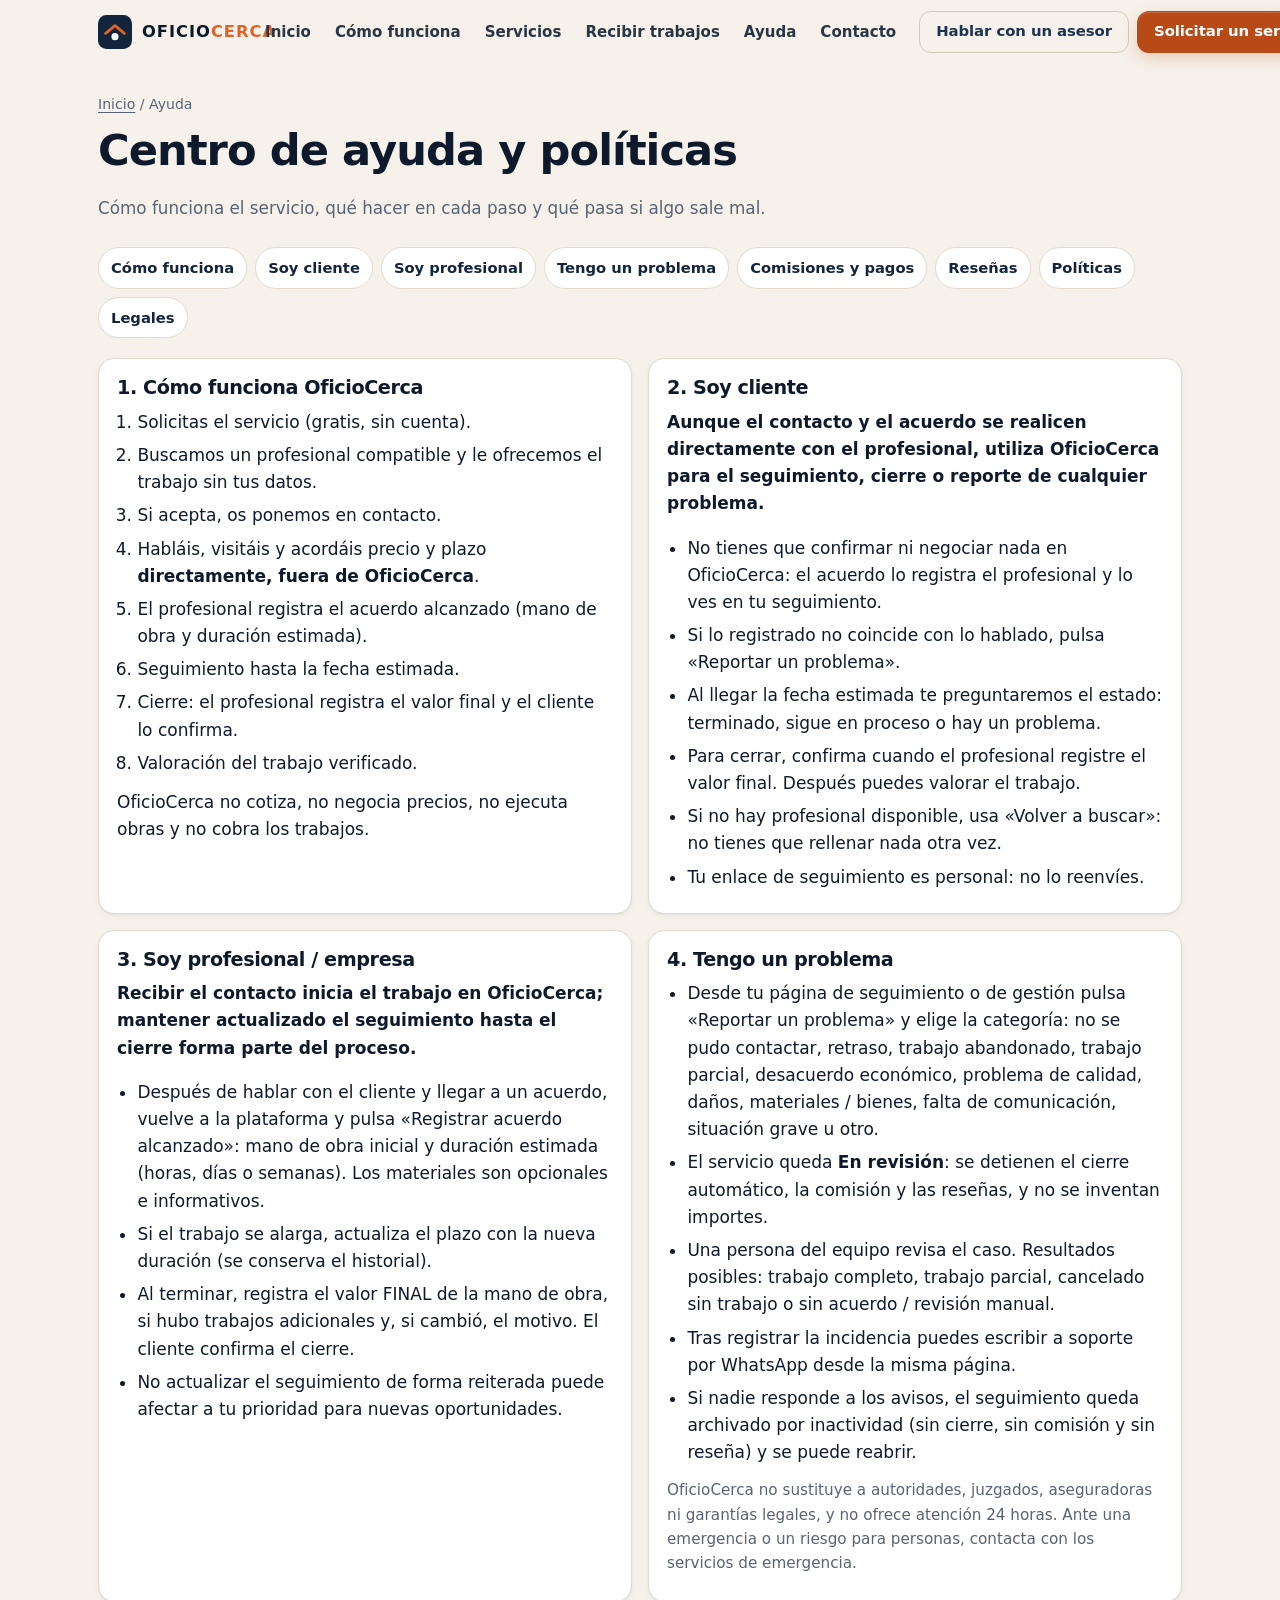
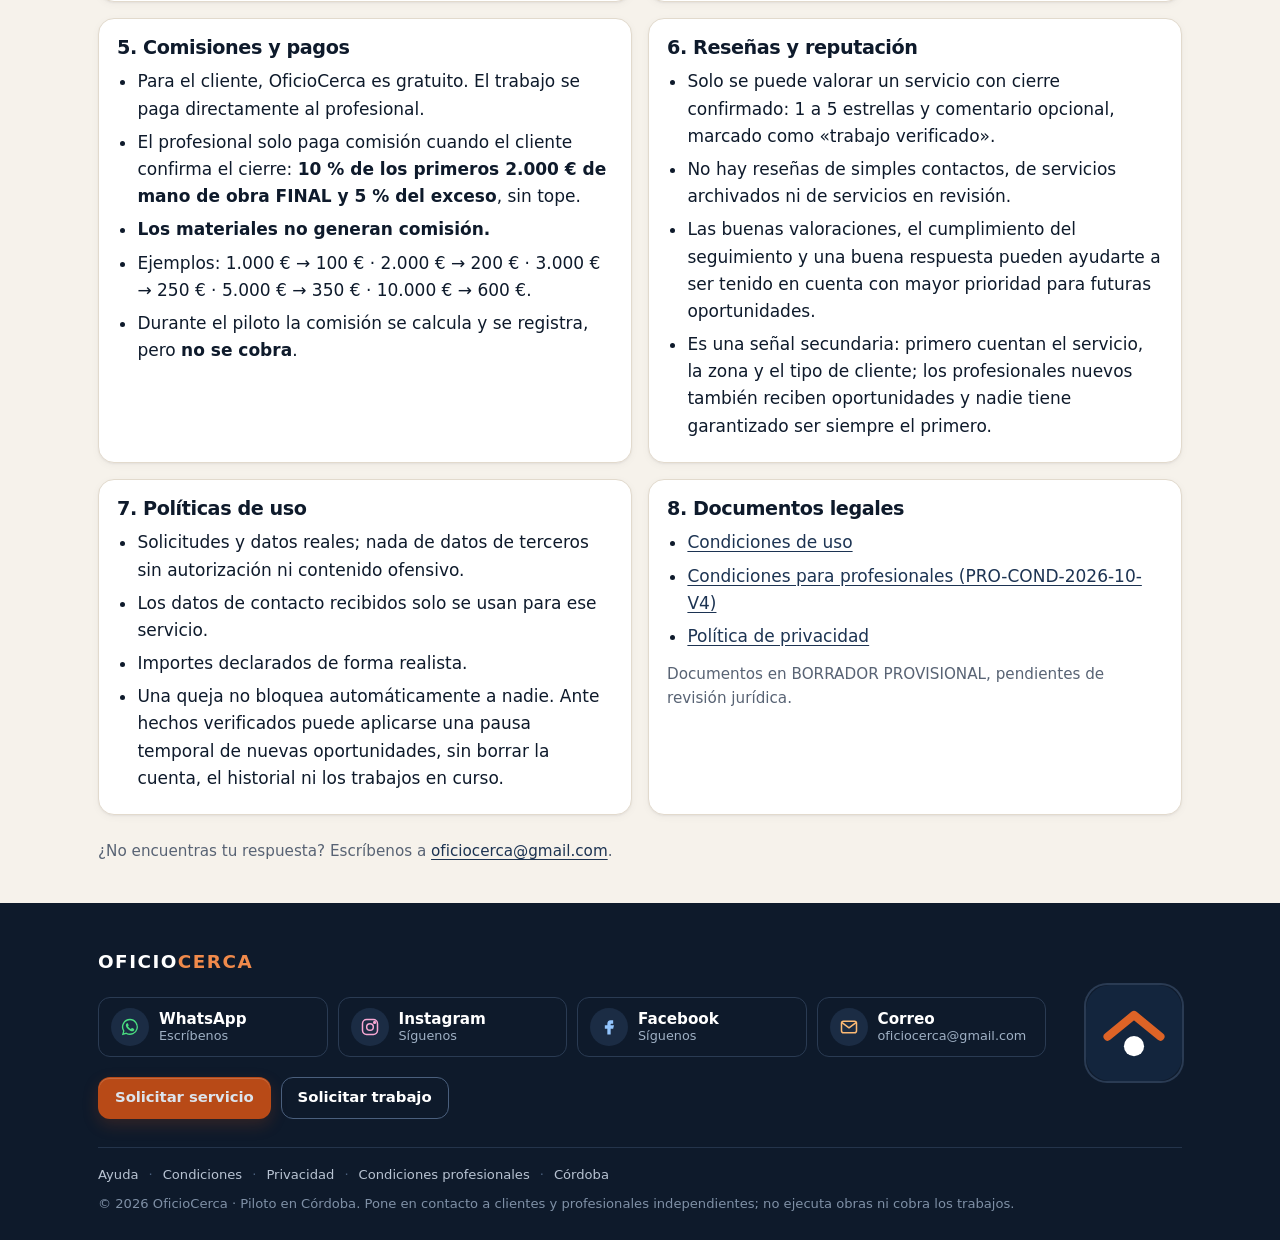
==== commit 19a048d7: "Pulido: ayuda (huecos de vídeo cliente/profesional/general, pie nuevo)" ====
--- a/ayuda/index.html
+++ b/ayuda/index.html
@@ -22,7 +22,7 @@
 <link rel="icon" href="../favicon.svg" type="image/svg+xml">
 <link rel="icon" href="../assets/img/favicon-32.png" sizes="32x32" type="image/png">
 <link rel="apple-touch-icon" href="../assets/img/apple-touch-icon.png">
-<link rel="stylesheet" href="../assets/css/styles.css?v=9">
+<link rel="stylesheet" href="../assets/css/styles.css?v=10">
 <script>(function(d){try{if(window.matchMedia&&!matchMedia('(prefers-reduced-motion: reduce)').matches&&'IntersectionObserver' in window){d.classList.add('js-motion');setTimeout(function(){if(!window.__ocReveal){d.classList.remove('js-motion')}},2500)}}catch(e){}})(document.documentElement)</script>
 
 </head>
@@ -48,18 +48,18 @@
 <li>Solicitas el servicio (gratis, sin cuenta).</li><li>Buscamos un profesional compatible y le ofrecemos el trabajo sin tus datos.</li>
 <li>Si acepta, os ponemos en contacto.</li><li>Habláis, visitáis y acordáis precio y plazo <b>directamente, fuera de OficioCerca</b>.</li>
 <li>El profesional registra el acuerdo alcanzado (mano de obra y duración estimada).</li><li>Seguimiento hasta la fecha estimada.</li>
-<li>Cierre: el profesional registra el valor final y el cliente lo confirma.</li><li>Valoración del trabajo verificado.</li></ol>
+<li>Cierre: el profesional registra el valor final y el cliente lo confirma.</li><li>Valoración del trabajo verificado.</li></ol><figure class="video-slot" data-video-slot="general" hidden><figcaption>Cómo funciona OficioCerca</figcaption><div class="video-slot-media"></div></figure>
 <p>OficioCerca no cotiza, no negocia precios, no ejecuta obras y no cobra los trabajos.</p></section><section class="ay-card" id="cliente"><h2>2. Soy cliente</h2><p><b>Aunque el contacto y el acuerdo se realicen directamente con el profesional, utiliza OficioCerca para el seguimiento, cierre o reporte de cualquier problema.</b></p>
 <ul><li>No tienes que confirmar ni negociar nada en OficioCerca: el acuerdo lo registra el profesional y lo ves en tu seguimiento.</li>
 <li>Si lo registrado no coincide con lo hablado, pulsa «Reportar un problema».</li>
 <li>Al llegar la fecha estimada te preguntaremos el estado: terminado, sigue en proceso o hay un problema.</li>
 <li>Para cerrar, confirma cuando el profesional registre el valor final. Después puedes valorar el trabajo.</li>
 <li>Si no hay profesional disponible, usa «Volver a buscar»: no tienes que rellenar nada otra vez.</li>
-<li>Tu enlace de seguimiento es personal: no lo reenvíes.</li></ul></section><section class="ay-card" id="profesional"><h2>3. Soy profesional / empresa</h2><p><b>Recibir el contacto inicia el trabajo en OficioCerca; mantener actualizado el seguimiento hasta el cierre forma parte del proceso.</b></p>
+<li>Tu enlace de seguimiento es personal: no lo reenvíes.</li></ul><figure class="video-slot" data-video-slot="cliente" hidden><figcaption>Vídeo para clientes</figcaption><div class="video-slot-media"></div></figure></section><section class="ay-card" id="profesional"><h2>3. Soy profesional / empresa</h2><p><b>Recibir el contacto inicia el trabajo en OficioCerca; mantener actualizado el seguimiento hasta el cierre forma parte del proceso.</b></p>
 <ul><li>Después de hablar con el cliente y llegar a un acuerdo, vuelve a la plataforma y pulsa «Registrar acuerdo alcanzado»: mano de obra inicial y duración estimada (horas, días o semanas). Los materiales son opcionales e informativos.</li>
 <li>Si el trabajo se alarga, actualiza el plazo con la nueva duración (se conserva el historial).</li>
 <li>Al terminar, registra el valor FINAL de la mano de obra, si hubo trabajos adicionales y, si cambió, el motivo. El cliente confirma el cierre.</li>
-<li>No actualizar el seguimiento de forma reiterada puede afectar a tu prioridad para nuevas oportunidades.</li></ul></section><section class="ay-card" id="problema"><h2>4. Tengo un problema</h2><ul><li>Desde tu página de seguimiento o de gestión pulsa «Reportar un problema» y elige la categoría: no se pudo contactar, retraso, trabajo abandonado, trabajo parcial, desacuerdo económico, problema de calidad, daños, materiales / bienes, falta de comunicación, situación grave u otro.</li>
+<li>No actualizar el seguimiento de forma reiterada puede afectar a tu prioridad para nuevas oportunidades.</li></ul><figure class="video-slot" data-video-slot="profesional" hidden><figcaption>Vídeo para profesionales</figcaption><div class="video-slot-media"></div></figure></section><section class="ay-card" id="problema"><h2>4. Tengo un problema</h2><ul><li>Desde tu página de seguimiento o de gestión pulsa «Reportar un problema» y elige la categoría: no se pudo contactar, retraso, trabajo abandonado, trabajo parcial, desacuerdo económico, problema de calidad, daños, materiales / bienes, falta de comunicación, situación grave u otro.</li>
 <li>El servicio queda <b>En revisión</b>: se detienen el cierre automático, la comisión y las reseñas, y no se inventan importes.</li>
 <li>Una persona del equipo revisa el caso. Resultados posibles: trabajo completo, trabajo parcial, cancelado sin trabajo o sin acuerdo / revisión manual.</li>
 <li>Tras registrar la incidencia puedes escribir a soporte por WhatsApp desde la misma página.</li>
@@ -79,52 +79,31 @@
 <p class="ay-nota" style="margin:24px 0 40px">¿No encuentras tu respuesta? Escríbenos a <a href="mailto:oficiocerca@gmail.com">oficiocerca@gmail.com</a>.</p></div></main>
 <footer class="ftr" id="contacto">
   <div class="wrap">
-    <div class="ftr-grid">
-      <div>
-        <a class="brand" href="../"><svg class="brand-mark" viewBox="0 0 40 40" aria-hidden="true"><rect width="40" height="40" rx="10" fill="#13253D"/><path d="M9 21.5 20 12.5l11 9" stroke="#DD6326" stroke-width="3.4" fill="none" stroke-linecap="round" stroke-linejoin="round"/><circle cx="20" cy="25.5" r="4.2" fill="#fff"/></svg><span class="brand-name">OFICIO<b>CERCA</b></span></a>
-        <p style="margin-top:12px">Profesionales para obras, reformas y reparaciones.</p>
-        <p>Córdoba, España — zona piloto.</p>
-        <p>Correo: <a href="mailto:oficiocerca@gmail.com">oficiocerca@gmail.com</a></p>
+    <div class="ftr-main">
+      <div class="ftr-left">
+        <p class="ftr-title">OFICIO<b>CERCA</b></p>
+        <div class="ftr-social">
+          <a class="soc soc-wa" data-wa-item hidden data-wa-msg="Hola, estoy revisando la sección de contacto de OficioCerca y necesito ayuda." target="_blank" rel="noopener" aria-label="WhatsApp de OficioCerca: escríbenos (WhatsApp, se abre en una ventana nueva)"><span class="soc-ico"><svg viewBox="0 0 24 24" aria-hidden="true"><path fill="currentColor" d="M12 2.2A9.7 9.7 0 0 0 3.7 16.9L2.3 21.8l5-1.3A9.7 9.7 0 1 0 12 2.2Zm0 17.7a8 8 0 0 1-4.1-1.1l-.3-.2-3 .8.8-2.9-.2-.3A8 8 0 1 1 12 19.9Zm4.4-6c-.2-.1-1.4-.7-1.7-.8-.2-.1-.4-.1-.5.1l-.8 1c-.1.2-.3.2-.5.1a6.5 6.5 0 0 1-3.2-2.8c-.2-.4.2-.4.7-1.3.1-.2 0-.3 0-.4l-.8-1.8c-.2-.5-.4-.4-.5-.4h-.5a.9.9 0 0 0-.7.3 2.8 2.8 0 0 0-.9 2.1c0 1.2.9 2.4 1 2.6.1.2 1.8 2.7 4.3 3.8 1.6.7 2.2.7 3 .6.5-.1 1.4-.6 1.6-1.2.2-.6.2-1.1.1-1.2l-.5-.2Z"/></svg></span><span class="soc-txt"><b>WhatsApp</b><small>Escríbenos</small></span></a>
+          <a class="soc soc-ig" href="https://www.instagram.com/oficiocerca/" target="_blank" rel="noopener" aria-label="Instagram de OficioCerca, @oficiocerca (se abre en una ventana nueva)"><span class="soc-ico"><svg viewBox="0 0 24 24" fill="none" stroke="currentColor" stroke-width="1.8" aria-hidden="true"><rect x="3" y="3" width="18" height="18" rx="5"/><circle cx="12" cy="12" r="4"/><circle cx="17.5" cy="6.5" r="1" fill="currentColor"/></svg></span><span class="soc-txt"><b>Instagram</b><small>Síguenos</small></span></a>
+          <a class="soc soc-fb" href="https://www.facebook.com/oficiocerca" target="_blank" rel="noopener" aria-label="Facebook de OficioCerca (se abre en una ventana nueva)"><span class="soc-ico"><svg viewBox="0 0 24 24" aria-hidden="true"><path fill="currentColor" d="M14 8h3V4h-3c-2.8 0-4 1.8-4 4.3V10H7v4h3v7h4v-7h3l1-4h-4V8.6c0-.4.3-.6.6-.6z"/></svg></span><span class="soc-txt"><b>Facebook</b><small>Síguenos</small></span></a>
+          <a class="soc soc-mail" href="mailto:oficiocerca@gmail.com" aria-label="Escribir un correo a oficiocerca@gmail.com"><span class="soc-ico"><svg viewBox="0 0 24 24" fill="none" stroke="currentColor" stroke-width="1.8" stroke-linecap="round" stroke-linejoin="round" aria-hidden="true"><rect x="3" y="5" width="18" height="14" rx="2.5"/><path d="m4 7 8 6 8-6"/></svg></span><span class="soc-txt"><b>Correo</b><small>oficiocerca@gmail.com</small></span></a>
+        </div>
+        <div class="ftr-ctas">
+          <a class="btn btn-primary btn-sm" href="../solicitar/">Solicitar servicio</a>
+          <a class="btn btn-sm ftr-btn2" href="../profesionales/">Solicitar trabajo</a>
+        </div>
       </div>
-      <div>
-        <h2>Solicitar</h2>
-        <ul>
-          <li><a href="../solicitar/">Solicitar un servicio</a></li>
-          <li><a href="../cordoba/">Oficios en Córdoba</a></li>
-        </ul>
-      </div>
-      <div>
-        <h2>Recibir trabajos</h2>
-        <ul>
-          <li><a href="../profesionales/">Registrarme para recibir trabajos</a></li>
-          <li><a href="../condiciones-profesionales/">Condiciones para profesionales</a></li>
-          <li><a href="../#como-funciona">Cómo funciona</a></li>
-          <li><a href="../ayuda/">Centro de ayuda y políticas</a></li>
-        </ul>
-      </div>
-      <div>
-        <h2>Contacto</h2>
-        <ul data-oc-contact>
-          <li><a href="mailto:oficiocerca@gmail.com">oficiocerca@gmail.com</a></li>
-          <li data-wa-item hidden><a data-wa-msg="Hola, estoy revisando la sección de contacto de OficioCerca y necesito ayuda." target="_blank" rel="noopener" aria-label="Hablar con un asesor por WhatsApp (se abre en una ventana nueva)">Hablar con un asesor por WhatsApp</a></li>
-          <li class="redes"><a href="https://www.instagram.com/oficiocerca/" target="_blank" rel="noopener" aria-label="Instagram de OficioCerca, @oficiocerca (se abre en una ventana nueva)"><svg viewBox="0 0 24 24" width="16" height="16" fill="none" stroke="currentColor" stroke-width="2" aria-hidden="true"><rect x="3" y="3" width="18" height="18" rx="5"/><circle cx="12" cy="12" r="4"/><circle cx="17.5" cy="6.5" r="1" fill="currentColor"/></svg>Instagram @oficiocerca</a></li>
-          <li class="redes"><a href="https://www.facebook.com/oficiocerca" target="_blank" rel="noopener" aria-label="Facebook de OficioCerca (se abre en una ventana nueva)"><svg viewBox="0 0 24 24" width="16" height="16" fill="currentColor" aria-hidden="true"><path d="M14 8h3V4h-3c-2.8 0-4 1.8-4 4.3V10H7v4h3v7h4v-7h3l1-4h-4V8.6c0-.4.3-.6.6-.6z"/></svg>Facebook OficioCerca</a></li>
-          <li><a href="../solicitar/">Formulario de solicitud</a></li>
-          <li><a href="../ayuda/">Centro de ayuda y políticas</a></li>
-          <li><a href="../privacidad/">Política de privacidad</a></li>
-          <li><a href="../condiciones/">Condiciones de uso</a></li>
-        </ul>
-      </div>
+      <a class="ftr-logo" href="../" aria-label="OficioCerca, inicio"><svg class="brand-mark" viewBox="0 0 40 40" aria-hidden="true"><rect width="40" height="40" rx="10" fill="#13253D"/><path d="M9 21.5 20 12.5l11 9" stroke="#DD6326" stroke-width="3.4" fill="none" stroke-linecap="round" stroke-linejoin="round"/><circle cx="20" cy="25.5" r="4.2" fill="#fff"/></svg></a>
     </div>
     <div class="ftr-bottom">
-      <span>© <span data-year>2026</span> OficioCerca · Servicio en fase piloto.</span>
-      <span>OficioCerca pone en contacto a clientes y profesionales independientes. No ejecuta obras ni cobra los trabajos.</span>
+      <nav class="ftr-legal" aria-label="Información legal y ayuda"><a href="../ayuda/">Ayuda</a><span aria-hidden="true">·</span><a href="../condiciones/">Condiciones</a><span aria-hidden="true">·</span><a href="../privacidad/">Privacidad</a><span aria-hidden="true">·</span><a href="../condiciones-profesionales/">Condiciones profesionales</a><span aria-hidden="true">·</span><a href="../cordoba/">Córdoba</a></nav>
+      <span class="ftr-copy">© <span data-year>2026</span> OficioCerca · Piloto en Córdoba. Pone en contacto a clientes y profesionales independientes; no ejecuta obras ni cobra los trabajos.</span>
     </div>
   </div>
 </footer>
-<script src="../assets/js/config.js?v=9"></script>
-<script src="../assets/js/icons.js?v=9"></script>
-<script src="../assets/js/main.js?v=9" defer></script>
+<script src="../assets/js/config.js?v=10"></script>
+<script src="../assets/js/icons.js?v=10"></script>
+<script src="../assets/js/main.js?v=10" defer></script>
 
 </body>
 </html>
--- a/assets/css/styles.css
+++ b/assets/css/styles.css
@@ -527,3 +527,52 @@
 .ay-card ul,.ay-card ol{padding-left:1.2em;margin:0 0 12px}
 .ay-card li{margin:6px 0;overflow-wrap:break-word}
 .ay-nota{color:var(--muted);font-size:.95rem}
+/* ===== Pulido V1.7 · pie de página, confirmaciones, servicio cancelado, huecos de vídeo ===== */
+.ftr{padding:44px 0 26px}
+.ftr-main{display:flex;flex-direction:column;gap:26px}
+.ftr-left{display:flex;flex-direction:column;gap:20px;min-width:0}
+.ftr-title{margin:0;font-weight:800;letter-spacing:.08em;font-size:1.15rem;color:#fff}
+.ftr-title b{color:#F08A4B}
+.ftr-social{display:grid;grid-template-columns:repeat(2,minmax(0,1fr));gap:10px}
+.ftr .soc{display:flex;align-items:center;gap:10px;padding:10px 12px;border:1px solid #2A3B53;border-radius:12px;color:#fff;text-decoration:none;min-width:0;transition:background .18s,border-color .18s}
+.ftr .soc[hidden]{display:none}
+.ftr .soc:hover{background:#1B2C44;border-color:#3B5272;text-decoration:none}
+.ftr .soc-ico{flex:none;width:38px;height:38px;border-radius:50%;display:grid;place-items:center;background:#1B2C44}
+.ftr .soc-ico svg{width:20px;height:20px}
+.ftr .soc-wa .soc-ico{color:#4ADE80}.ftr .soc-ig .soc-ico{color:#F9A8D4}.ftr .soc-fb .soc-ico{color:#93C5FD}.ftr .soc-mail .soc-ico{color:#FDBA74}
+.ftr .soc-txt{display:flex;flex-direction:column;min-width:0;line-height:1.2}
+.ftr .soc-txt b{font-size:.95rem}
+.ftr .soc-txt small{color:#9FB0C4;font-size:.8rem;overflow:hidden;text-overflow:ellipsis;white-space:nowrap}
+.ftr-ctas{display:flex;flex-wrap:wrap;gap:10px}
+.ftr-ctas .btn{text-decoration:none}
+.ftr .ftr-btn2{background:transparent;color:#fff;border:1.5px solid #4A5F7D}
+.ftr .ftr-btn2:hover{background:#1B2C44;text-decoration:none}
+.ftr-logo{align-self:flex-start;display:block;line-height:0}
+.ftr-logo .brand-mark{width:64px;height:64px}
+.ftr-bottom{display:flex;flex-direction:column;gap:8px;margin-top:28px;padding-top:16px;font-size:.82rem}
+.ftr-legal{display:flex;flex-wrap:wrap;gap:6px 10px;align-items:center}
+.ftr-legal a{color:#B8C3D2}
+.ftr-legal span{color:#4A5F7D}
+.ftr-copy{color:#7F90A6}
+@media(min-width:720px){.ftr-social{grid-template-columns:repeat(4,minmax(0,1fr))}}
+@media(min-width:900px){.ftr-main{flex-direction:row;justify-content:space-between;align-items:center;gap:40px}.ftr-left{flex:1}.ftr-logo{align-self:center}.ftr-logo .brand-mark{width:96px;height:96px}}
+/* Confirmación tras enviar: sin tutorial ni ayuda para rellenar */
+body.oc-enviado .page-hero .ayuda,body.oc-enviado .page-hero .req-legend,body.oc-enviado .aside-sticky{display:none}
+.success .success-lead{font-size:1.08rem;color:var(--ink);margin-bottom:18px}
+.success .success-seg{display:flex;gap:10px;align-items:flex-start;text-align:left;max-width:30em;margin:14px auto 18px;padding:12px 14px;background:var(--sand);border-radius:12px;font-size:.95rem}
+.success .success-seg svg{flex:none;width:22px;height:22px;color:var(--navy);margin-top:1px}
+/* Huecos de vídeo (vacíos = ocultos) */
+.video-slot{margin:22px auto;max-width:640px;text-align:left}
+.video-slot[hidden]{display:none}
+.video-slot figcaption{font-weight:700;margin-bottom:8px}
+.video-slot-media{position:relative;border-radius:14px;overflow:hidden;background:#0F1B2D;aspect-ratio:16/9}
+.video-slot-media video,.video-slot-media iframe{position:absolute;inset:0;width:100%;height:100%;border:0;object-fit:contain}
+/* Servicio cancelado */
+.g-box .cancel-box{text-align:center;padding:22px 16px;border:1px solid var(--line);border-radius:14px;background:#FAFBFC;margin-bottom:16px}
+.g-box .cancel-estado{display:inline-block;margin:0 0 10px;padding:6px 14px;border-radius:999px;background:#FDECEC;color:#8A1F23;font-weight:800;font-size:1.05rem}
+.g-box .cancel-txt{margin:0 0 14px;color:var(--graphite)}
+.g-box .cancel-det{margin:18px 0;border:1px solid var(--line);border-radius:12px;padding:10px 14px}
+.g-box .cancel-det>summary{cursor:pointer;font-weight:700;color:var(--navy)}
+.g-box .cancel-det[open]>summary{margin-bottom:10px}
+.ftr-logo .brand-mark{border-radius:22%;box-shadow:0 0 0 2px #2A3B53}
+body.oc-enviado .page-hero > .wrap > p:not(.crumbs){display:none}
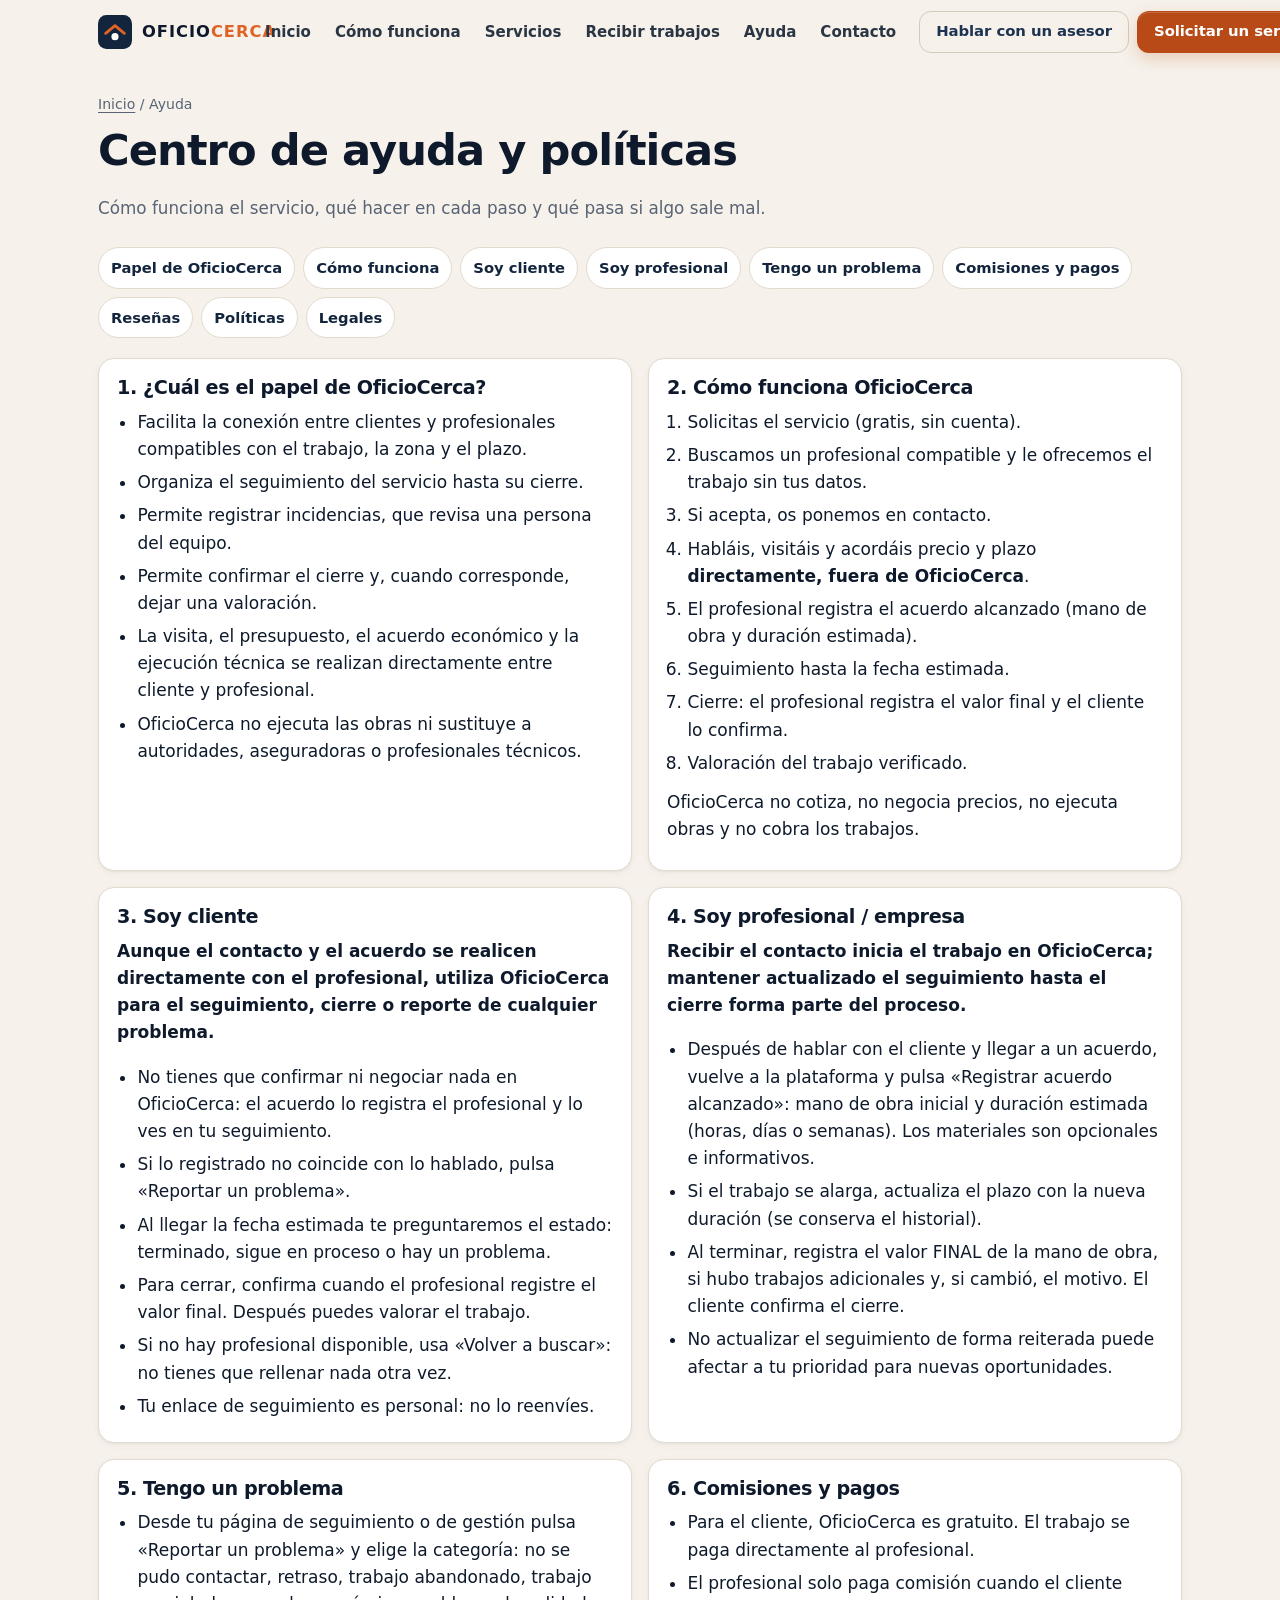
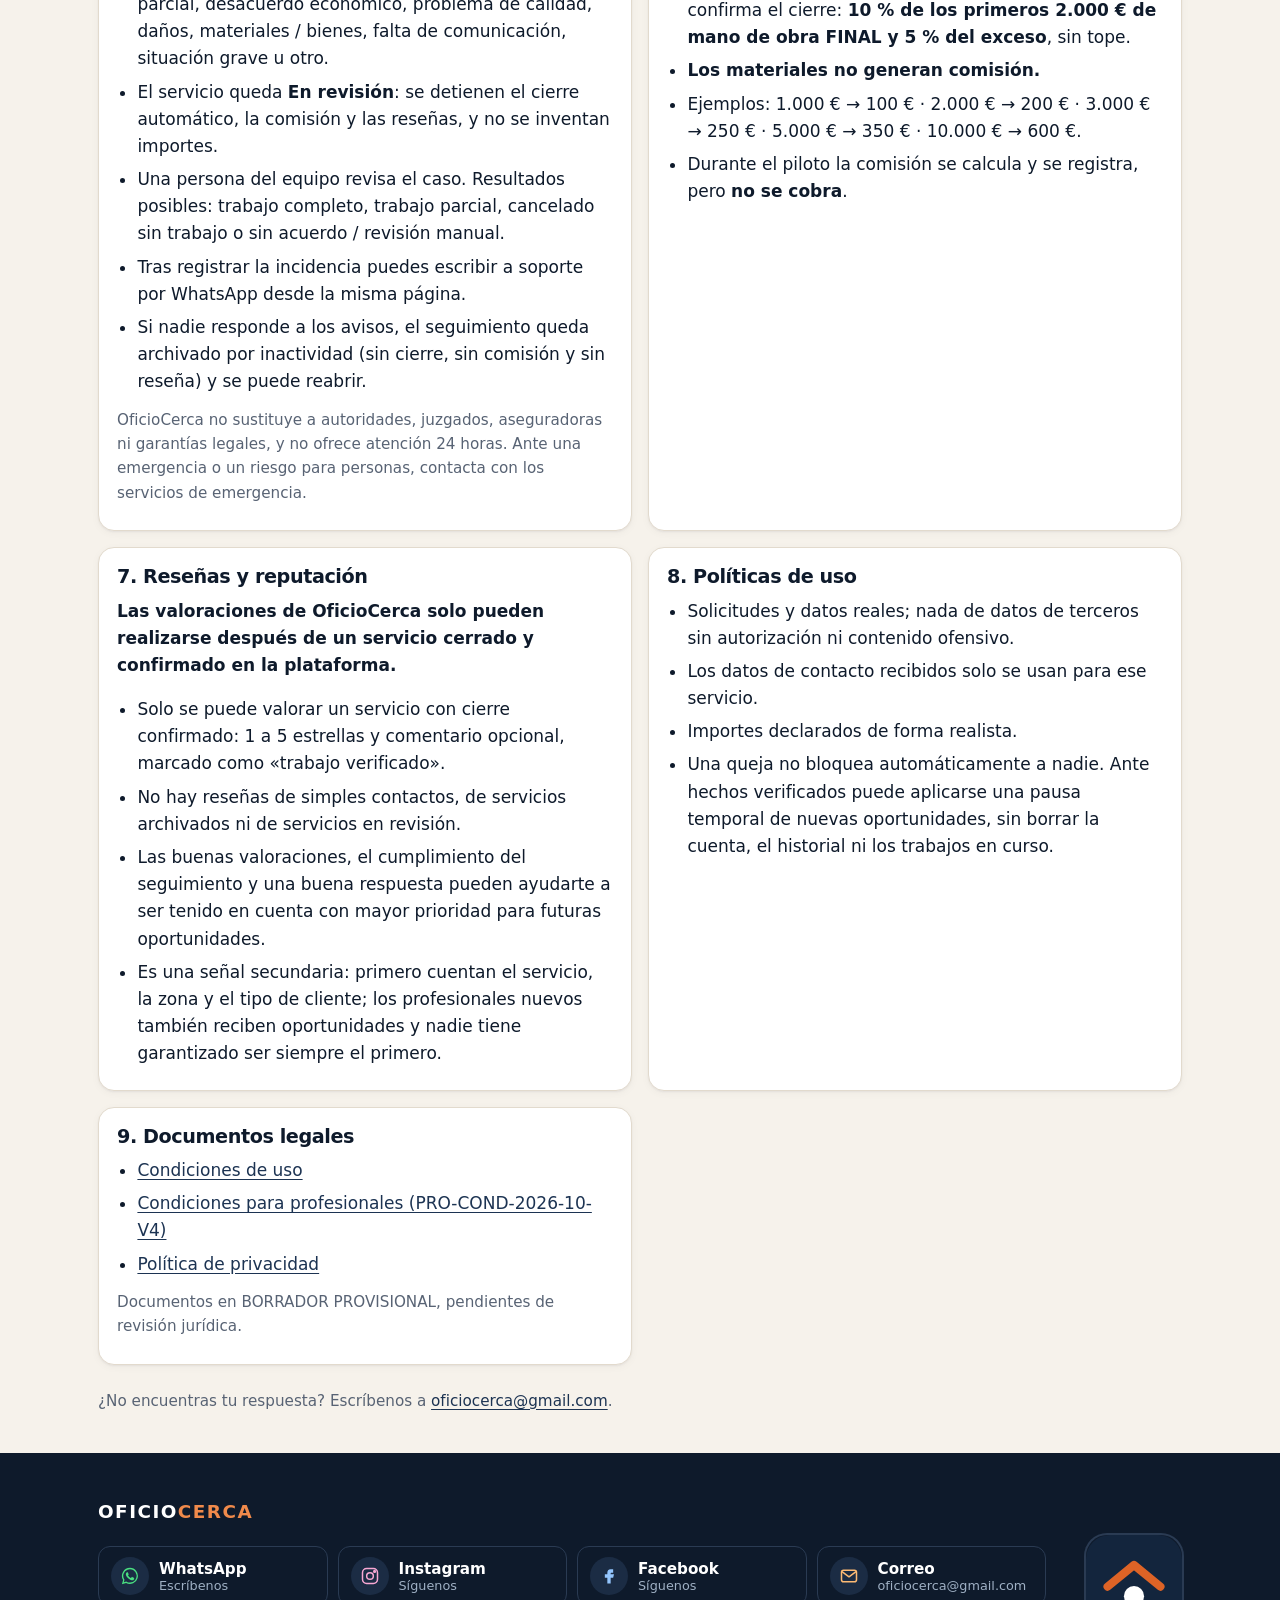
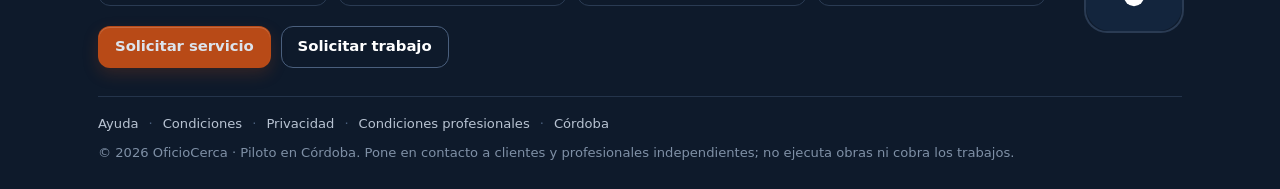
==== commit ed4f2e80: "Pre-piloto: ayuda (papel de OficioCerca, valoraciones verificadas)" ====
--- a/ayuda/index.html
+++ b/ayuda/index.html
@@ -43,38 +43,45 @@
   <nav class="mobile-nav" id="mnav" aria-label="Menú móvil"><a href="../">Inicio</a><a href="../#como-funciona">Cómo funciona</a><a href="../#servicios">Servicios</a><a href="../profesionales/">Recibir trabajos</a><a href="../ayuda/">Ayuda</a><a href="../#contacto">Contacto</a><a class="btn btn-primary" href="../solicitar/">Solicitar un servicio</a><a class="btn btn-ghost mnav-wa" data-wa-item hidden data-wa-msg="Hola, estoy visitando OficioCerca y necesito orientación antes de realizar una solicitud o registro." target="_blank" rel="noopener" aria-label="Hablar con un asesor (WhatsApp, se abre en una ventana nueva)">Hablar con un asesor</a></nav>
 </header>
 <main id="main"><div class="wrap"><section class="page-hero"><div class="crumbs"><a href="../">Inicio</a> / Ayuda</div><h1>Centro de ayuda y políticas</h1><p>Cómo funciona el servicio, qué hacer en cada paso y qué pasa si algo sale mal.</p></section>
-<nav class="ay-idx" aria-label="Secciones de ayuda"><a href="#como-funciona">Cómo funciona</a><a href="#cliente">Soy cliente</a><a href="#profesional">Soy profesional</a><a href="#problema">Tengo un problema</a><a href="#comisiones">Comisiones y pagos</a><a href="#resenas">Reseñas</a><a href="#politicas">Políticas</a><a href="#legales">Legales</a></nav>
-<div class="ay-grid"><section class="ay-card" id="como-funciona"><h2>1. Cómo funciona OficioCerca</h2><ol class="ay-ol">
+<nav class="ay-idx" aria-label="Secciones de ayuda"><a href="#papel">Papel de OficioCerca</a><a href="#como-funciona">Cómo funciona</a><a href="#cliente">Soy cliente</a><a href="#profesional">Soy profesional</a><a href="#problema">Tengo un problema</a><a href="#comisiones">Comisiones y pagos</a><a href="#resenas">Reseñas</a><a href="#politicas">Políticas</a><a href="#legales">Legales</a></nav>
+<div class="ay-grid"><section class="ay-card" id="papel"><h2>1. ¿Cuál es el papel de OficioCerca?</h2><ul>
+<li>Facilita la conexión entre clientes y profesionales compatibles con el trabajo, la zona y el plazo.</li>
+<li>Organiza el seguimiento del servicio hasta su cierre.</li>
+<li>Permite registrar incidencias, que revisa una persona del equipo.</li>
+<li>Permite confirmar el cierre y, cuando corresponde, dejar una valoración.</li>
+<li>La visita, el presupuesto, el acuerdo económico y la ejecución técnica se realizan directamente entre cliente y profesional.</li>
+<li>OficioCerca no ejecuta las obras ni sustituye a autoridades, aseguradoras o profesionales técnicos.</li></ul></section><section class="ay-card" id="como-funciona"><h2>2. Cómo funciona OficioCerca</h2><ol class="ay-ol">
 <li>Solicitas el servicio (gratis, sin cuenta).</li><li>Buscamos un profesional compatible y le ofrecemos el trabajo sin tus datos.</li>
 <li>Si acepta, os ponemos en contacto.</li><li>Habláis, visitáis y acordáis precio y plazo <b>directamente, fuera de OficioCerca</b>.</li>
 <li>El profesional registra el acuerdo alcanzado (mano de obra y duración estimada).</li><li>Seguimiento hasta la fecha estimada.</li>
 <li>Cierre: el profesional registra el valor final y el cliente lo confirma.</li><li>Valoración del trabajo verificado.</li></ol><figure class="video-slot" data-video-slot="general" hidden><figcaption>Cómo funciona OficioCerca</figcaption><div class="video-slot-media"></div></figure>
-<p>OficioCerca no cotiza, no negocia precios, no ejecuta obras y no cobra los trabajos.</p></section><section class="ay-card" id="cliente"><h2>2. Soy cliente</h2><p><b>Aunque el contacto y el acuerdo se realicen directamente con el profesional, utiliza OficioCerca para el seguimiento, cierre o reporte de cualquier problema.</b></p>
+<p>OficioCerca no cotiza, no negocia precios, no ejecuta obras y no cobra los trabajos.</p></section><section class="ay-card" id="cliente"><h2>3. Soy cliente</h2><p><b>Aunque el contacto y el acuerdo se realicen directamente con el profesional, utiliza OficioCerca para el seguimiento, cierre o reporte de cualquier problema.</b></p>
 <ul><li>No tienes que confirmar ni negociar nada en OficioCerca: el acuerdo lo registra el profesional y lo ves en tu seguimiento.</li>
 <li>Si lo registrado no coincide con lo hablado, pulsa «Reportar un problema».</li>
 <li>Al llegar la fecha estimada te preguntaremos el estado: terminado, sigue en proceso o hay un problema.</li>
 <li>Para cerrar, confirma cuando el profesional registre el valor final. Después puedes valorar el trabajo.</li>
 <li>Si no hay profesional disponible, usa «Volver a buscar»: no tienes que rellenar nada otra vez.</li>
-<li>Tu enlace de seguimiento es personal: no lo reenvíes.</li></ul><figure class="video-slot" data-video-slot="cliente" hidden><figcaption>Vídeo para clientes</figcaption><div class="video-slot-media"></div></figure></section><section class="ay-card" id="profesional"><h2>3. Soy profesional / empresa</h2><p><b>Recibir el contacto inicia el trabajo en OficioCerca; mantener actualizado el seguimiento hasta el cierre forma parte del proceso.</b></p>
+<li>Tu enlace de seguimiento es personal: no lo reenvíes.</li></ul><figure class="video-slot" data-video-slot="cliente" hidden><figcaption>Vídeo para clientes</figcaption><div class="video-slot-media"></div></figure></section><section class="ay-card" id="profesional"><h2>4. Soy profesional / empresa</h2><p><b>Recibir el contacto inicia el trabajo en OficioCerca; mantener actualizado el seguimiento hasta el cierre forma parte del proceso.</b></p>
 <ul><li>Después de hablar con el cliente y llegar a un acuerdo, vuelve a la plataforma y pulsa «Registrar acuerdo alcanzado»: mano de obra inicial y duración estimada (horas, días o semanas). Los materiales son opcionales e informativos.</li>
 <li>Si el trabajo se alarga, actualiza el plazo con la nueva duración (se conserva el historial).</li>
 <li>Al terminar, registra el valor FINAL de la mano de obra, si hubo trabajos adicionales y, si cambió, el motivo. El cliente confirma el cierre.</li>
-<li>No actualizar el seguimiento de forma reiterada puede afectar a tu prioridad para nuevas oportunidades.</li></ul><figure class="video-slot" data-video-slot="profesional" hidden><figcaption>Vídeo para profesionales</figcaption><div class="video-slot-media"></div></figure></section><section class="ay-card" id="problema"><h2>4. Tengo un problema</h2><ul><li>Desde tu página de seguimiento o de gestión pulsa «Reportar un problema» y elige la categoría: no se pudo contactar, retraso, trabajo abandonado, trabajo parcial, desacuerdo económico, problema de calidad, daños, materiales / bienes, falta de comunicación, situación grave u otro.</li>
+<li>No actualizar el seguimiento de forma reiterada puede afectar a tu prioridad para nuevas oportunidades.</li></ul><figure class="video-slot" data-video-slot="profesional" hidden><figcaption>Vídeo para profesionales</figcaption><div class="video-slot-media"></div></figure></section><section class="ay-card" id="problema"><h2>5. Tengo un problema</h2><ul><li>Desde tu página de seguimiento o de gestión pulsa «Reportar un problema» y elige la categoría: no se pudo contactar, retraso, trabajo abandonado, trabajo parcial, desacuerdo económico, problema de calidad, daños, materiales / bienes, falta de comunicación, situación grave u otro.</li>
 <li>El servicio queda <b>En revisión</b>: se detienen el cierre automático, la comisión y las reseñas, y no se inventan importes.</li>
 <li>Una persona del equipo revisa el caso. Resultados posibles: trabajo completo, trabajo parcial, cancelado sin trabajo o sin acuerdo / revisión manual.</li>
 <li>Tras registrar la incidencia puedes escribir a soporte por WhatsApp desde la misma página.</li>
 <li>Si nadie responde a los avisos, el seguimiento queda archivado por inactividad (sin cierre, sin comisión y sin reseña) y se puede reabrir.</li></ul>
-<p class="ay-nota">OficioCerca no sustituye a autoridades, juzgados, aseguradoras ni garantías legales, y no ofrece atención 24 horas. Ante una emergencia o un riesgo para personas, contacta con los servicios de emergencia.</p></section><section class="ay-card" id="comisiones"><h2>5. Comisiones y pagos</h2><ul><li>Para el cliente, OficioCerca es gratuito. El trabajo se paga directamente al profesional.</li>
+<p class="ay-nota">OficioCerca no sustituye a autoridades, juzgados, aseguradoras ni garantías legales, y no ofrece atención 24 horas. Ante una emergencia o un riesgo para personas, contacta con los servicios de emergencia.</p></section><section class="ay-card" id="comisiones"><h2>6. Comisiones y pagos</h2><ul><li>Para el cliente, OficioCerca es gratuito. El trabajo se paga directamente al profesional.</li>
 <li>El profesional solo paga comisión cuando el cliente confirma el cierre: <b>10 % de los primeros 2.000 € de mano de obra FINAL y 5 % del exceso</b>, sin tope.</li>
 <li><b>Los materiales no generan comisión.</b></li>
 <li>Ejemplos: 1.000 € → 100 € · 2.000 € → 200 € · 3.000 € → 250 € · 5.000 € → 350 € · 10.000 € → 600 €.</li>
-<li>Durante el piloto la comisión se calcula y se registra, pero <b>no se cobra</b>.</li></ul></section><section class="ay-card" id="resenas"><h2>6. Reseñas y reputación</h2><ul><li>Solo se puede valorar un servicio con cierre confirmado: 1 a 5 estrellas y comentario opcional, marcado como «trabajo verificado».</li>
+<li>Durante el piloto la comisión se calcula y se registra, pero <b>no se cobra</b>.</li></ul></section><section class="ay-card" id="resenas"><h2>7. Reseñas y reputación</h2><p><b>Las valoraciones de OficioCerca solo pueden realizarse después de un servicio cerrado y confirmado en la plataforma.</b></p>
+<ul><li>Solo se puede valorar un servicio con cierre confirmado: 1 a 5 estrellas y comentario opcional, marcado como «trabajo verificado».</li>
 <li>No hay reseñas de simples contactos, de servicios archivados ni de servicios en revisión.</li>
 <li>Las buenas valoraciones, el cumplimiento del seguimiento y una buena respuesta pueden ayudarte a ser tenido en cuenta con mayor prioridad para futuras oportunidades.</li>
-<li>Es una señal secundaria: primero cuentan el servicio, la zona y el tipo de cliente; los profesionales nuevos también reciben oportunidades y nadie tiene garantizado ser siempre el primero.</li></ul></section><section class="ay-card" id="politicas"><h2>7. Políticas de uso</h2><ul><li>Solicitudes y datos reales; nada de datos de terceros sin autorización ni contenido ofensivo.</li>
+<li>Es una señal secundaria: primero cuentan el servicio, la zona y el tipo de cliente; los profesionales nuevos también reciben oportunidades y nadie tiene garantizado ser siempre el primero.</li></ul></section><section class="ay-card" id="politicas"><h2>8. Políticas de uso</h2><ul><li>Solicitudes y datos reales; nada de datos de terceros sin autorización ni contenido ofensivo.</li>
 <li>Los datos de contacto recibidos solo se usan para ese servicio.</li>
 <li>Importes declarados de forma realista.</li>
-<li>Una queja no bloquea automáticamente a nadie. Ante hechos verificados puede aplicarse una pausa temporal de nuevas oportunidades, sin borrar la cuenta, el historial ni los trabajos en curso.</li></ul></section><section class="ay-card" id="legales"><h2>8. Documentos legales</h2><ul><li><a href="../condiciones/">Condiciones de uso</a></li><li><a href="../condiciones-profesionales/">Condiciones para profesionales (PRO-COND-2026-10-V4)</a></li>
+<li>Una queja no bloquea automáticamente a nadie. Ante hechos verificados puede aplicarse una pausa temporal de nuevas oportunidades, sin borrar la cuenta, el historial ni los trabajos en curso.</li></ul></section><section class="ay-card" id="legales"><h2>9. Documentos legales</h2><ul><li><a href="../condiciones/">Condiciones de uso</a></li><li><a href="../condiciones-profesionales/">Condiciones para profesionales (PRO-COND-2026-10-V4)</a></li>
 <li><a href="../privacidad/">Política de privacidad</a></li></ul><p class="ay-nota">Documentos en BORRADOR PROVISIONAL, pendientes de revisión jurídica.</p></section></div>
 <p class="ay-nota" style="margin:24px 0 40px">¿No encuentras tu respuesta? Escríbenos a <a href="mailto:oficiocerca@gmail.com">oficiocerca@gmail.com</a>.</p></div></main>
 <footer class="ftr" id="contacto">
--- a/assets/css/styles.css
+++ b/assets/css/styles.css
@@ -576,3 +576,13 @@
 .g-box .cancel-det[open]>summary{margin-bottom:10px}
 .ftr-logo .brand-mark{border-radius:22%;box-shadow:0 0 0 2px #2A3B53}
 body.oc-enviado .page-hero > .wrap > p:not(.crumbs){display:none}
+/* Pre-piloto: ventajas para profesionales y nota de valoración */
+.pro-ventajas{margin-top:8px;margin-bottom:8px}
+.pro-ventajas h2{font-size:1.25rem;margin:0 0 12px}
+.pro-ventajas ul{list-style:none;padding:0;margin:0;display:grid;gap:10px}
+@media(min-width:860px){.pro-ventajas ul{grid-template-columns:1fr 1fr}}
+.pro-ventajas li{display:flex;gap:10px;align-items:flex-start;background:#fff;border:1px solid var(--line);border-radius:12px;padding:12px 14px;min-width:0}
+.pro-ventajas li .ico{flex:none;width:22px;height:22px;color:var(--ok,#2E7D4F);margin-top:1px}
+.pro-ventajas li span{overflow-wrap:anywhere}
+.g-box .nota-val{margin:6px 0 10px}
+.pro-ventajas li{font-size:.93rem;line-height:1.45;padding:10px 12px}.pro-ventajas ul{gap:8px}
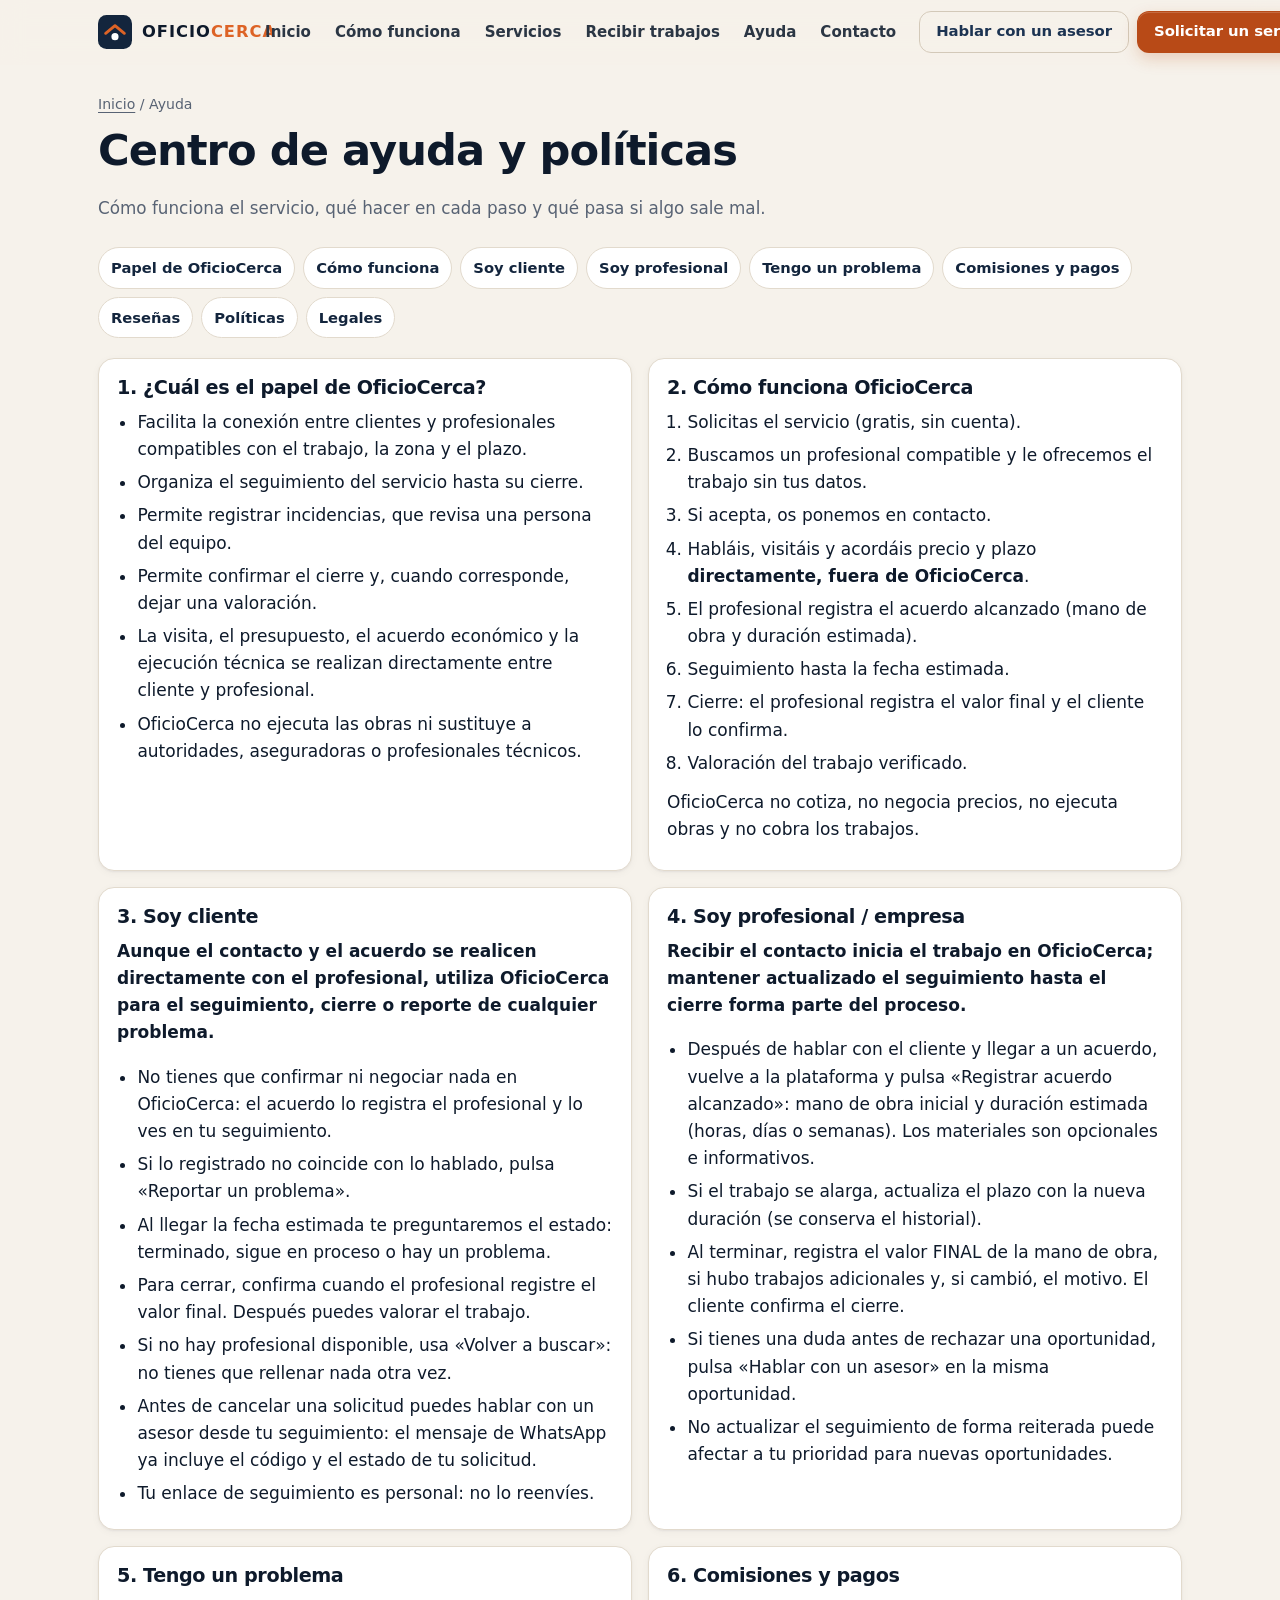
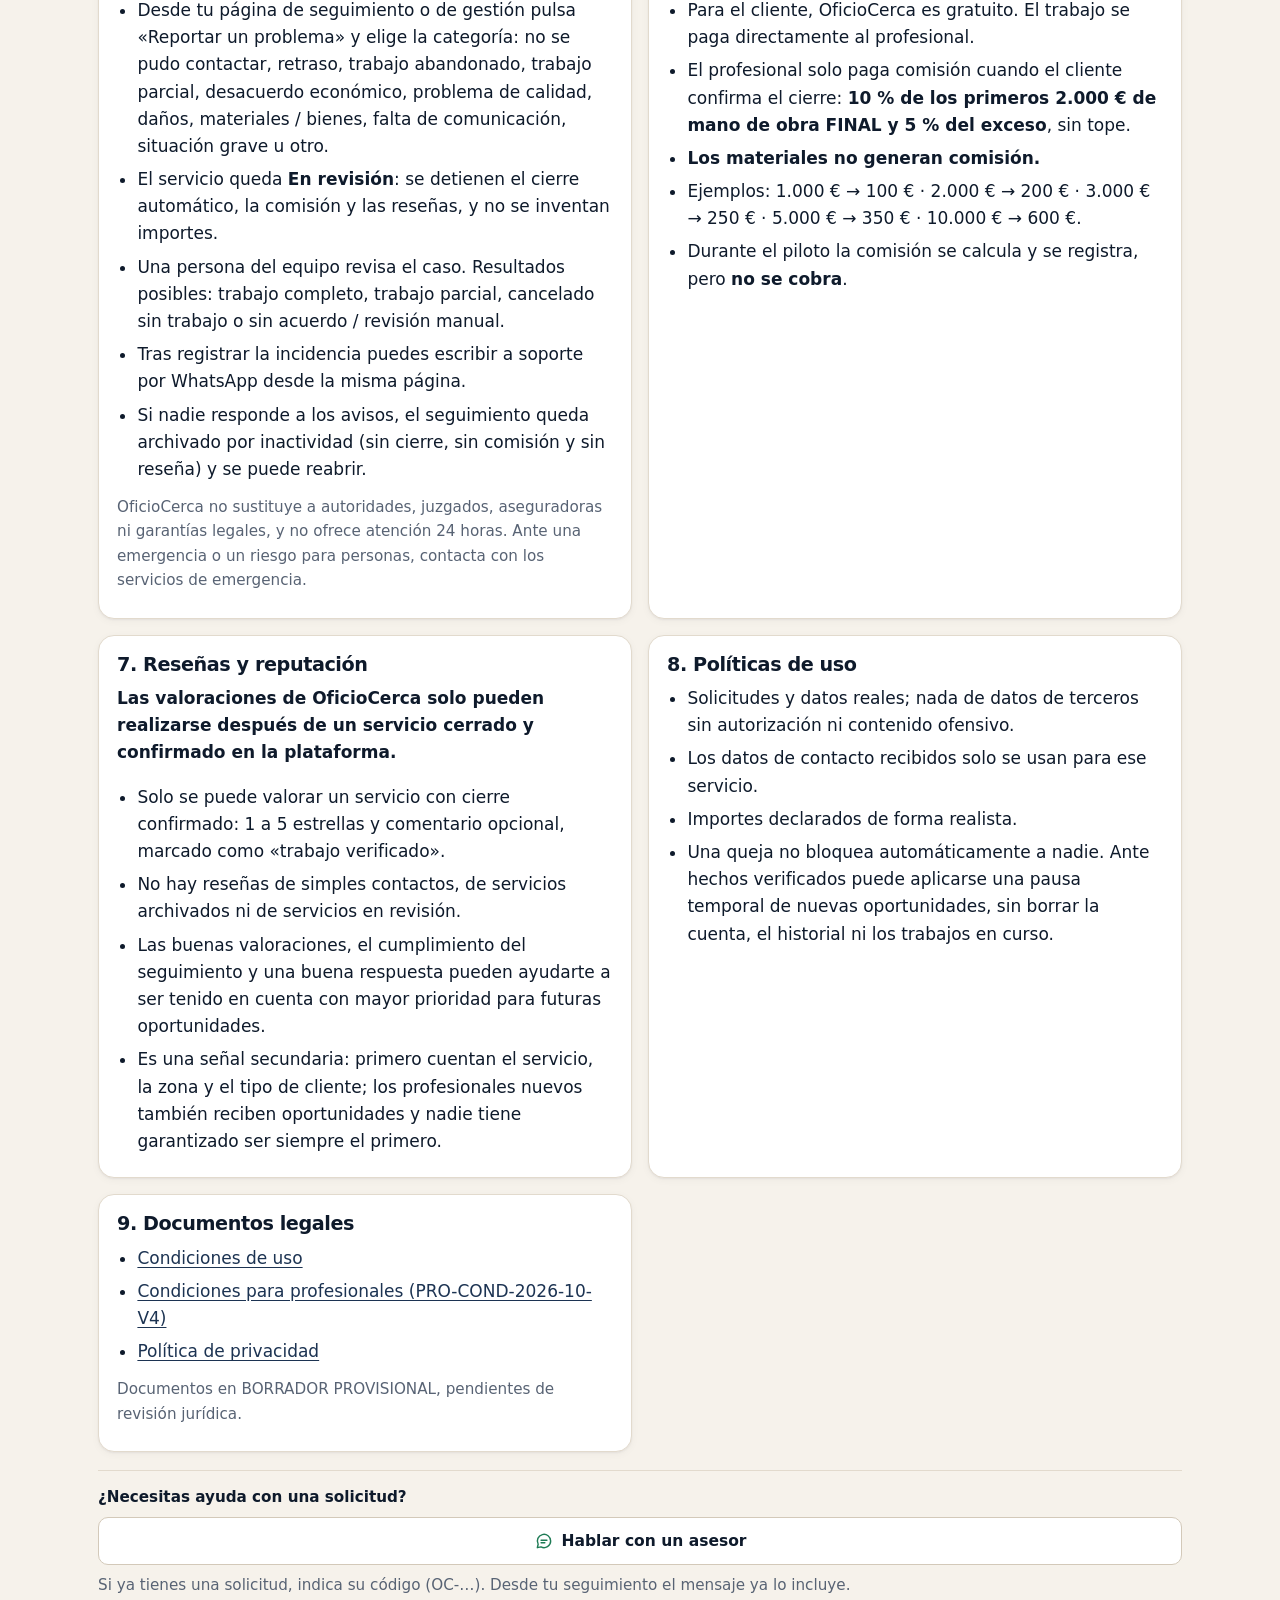
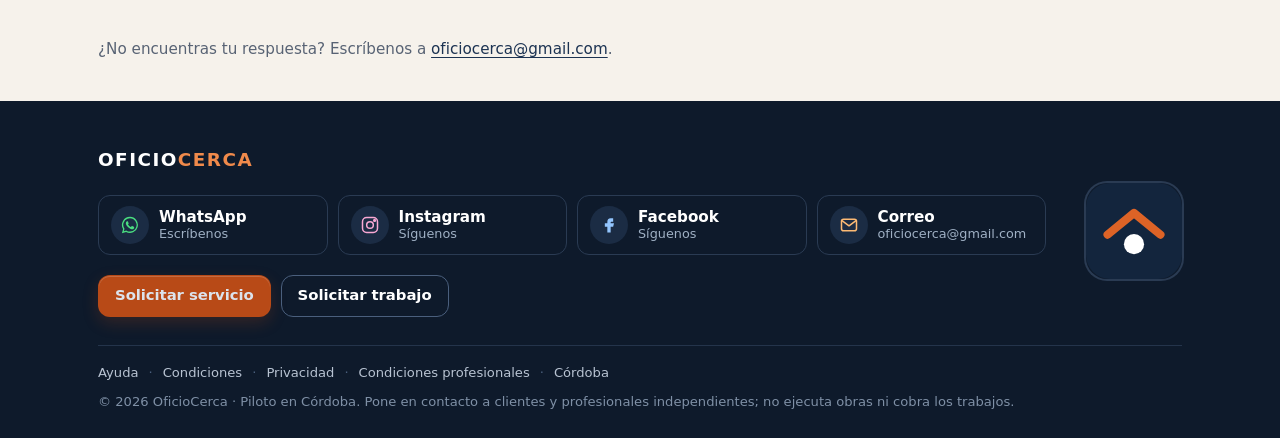
==== commit a01e9946: "Cierre pre-piloto: ayuda" ====
--- a/ayuda/index.html
+++ b/ayuda/index.html
@@ -61,10 +61,12 @@
 <li>Al llegar la fecha estimada te preguntaremos el estado: terminado, sigue en proceso o hay un problema.</li>
 <li>Para cerrar, confirma cuando el profesional registre el valor final. Después puedes valorar el trabajo.</li>
 <li>Si no hay profesional disponible, usa «Volver a buscar»: no tienes que rellenar nada otra vez.</li>
+<li>Antes de cancelar una solicitud puedes hablar con un asesor desde tu seguimiento: el mensaje de WhatsApp ya incluye el código y el estado de tu solicitud.</li>
 <li>Tu enlace de seguimiento es personal: no lo reenvíes.</li></ul><figure class="video-slot" data-video-slot="cliente" hidden><figcaption>Vídeo para clientes</figcaption><div class="video-slot-media"></div></figure></section><section class="ay-card" id="profesional"><h2>4. Soy profesional / empresa</h2><p><b>Recibir el contacto inicia el trabajo en OficioCerca; mantener actualizado el seguimiento hasta el cierre forma parte del proceso.</b></p>
 <ul><li>Después de hablar con el cliente y llegar a un acuerdo, vuelve a la plataforma y pulsa «Registrar acuerdo alcanzado»: mano de obra inicial y duración estimada (horas, días o semanas). Los materiales son opcionales e informativos.</li>
 <li>Si el trabajo se alarga, actualiza el plazo con la nueva duración (se conserva el historial).</li>
 <li>Al terminar, registra el valor FINAL de la mano de obra, si hubo trabajos adicionales y, si cambió, el motivo. El cliente confirma el cierre.</li>
+<li>Si tienes una duda antes de rechazar una oportunidad, pulsa «Hablar con un asesor» en la misma oportunidad.</li>
 <li>No actualizar el seguimiento de forma reiterada puede afectar a tu prioridad para nuevas oportunidades.</li></ul><figure class="video-slot" data-video-slot="profesional" hidden><figcaption>Vídeo para profesionales</figcaption><div class="video-slot-media"></div></figure></section><section class="ay-card" id="problema"><h2>5. Tengo un problema</h2><ul><li>Desde tu página de seguimiento o de gestión pulsa «Reportar un problema» y elige la categoría: no se pudo contactar, retraso, trabajo abandonado, trabajo parcial, desacuerdo económico, problema de calidad, daños, materiales / bienes, falta de comunicación, situación grave u otro.</li>
 <li>El servicio queda <b>En revisión</b>: se detienen el cierre automático, la comisión y las reseñas, y no se inventan importes.</li>
 <li>Una persona del equipo revisa el caso. Resultados posibles: trabajo completo, trabajo parcial, cancelado sin trabajo o sin acuerdo / revisión manual.</li>
@@ -83,6 +85,7 @@
 <li>Importes declarados de forma realista.</li>
 <li>Una queja no bloquea automáticamente a nadie. Ante hechos verificados puede aplicarse una pausa temporal de nuevas oportunidades, sin borrar la cuenta, el historial ni los trabajos en curso.</li></ul></section><section class="ay-card" id="legales"><h2>9. Documentos legales</h2><ul><li><a href="../condiciones/">Condiciones de uso</a></li><li><a href="../condiciones-profesionales/">Condiciones para profesionales (PRO-COND-2026-10-V4)</a></li>
 <li><a href="../privacidad/">Política de privacidad</a></li></ul><p class="ay-nota">Documentos en BORRADOR PROVISIONAL, pendientes de revisión jurídica.</p></section></div>
+<div class="ayuda-seg ay-soporte" data-wa-item hidden><p class="ayuda-q">¿Necesitas ayuda con una solicitud?</p><a class="btn-ayuda btn-ayuda-wa" data-wa-msg="Hola, necesito ayuda con una solicitud de OficioCerca. Código: OC-" target="_blank" rel="noopener" aria-label="Hablar con un asesor de OficioCerca por WhatsApp (se abre en una ventana nueva)"><svg class="ico" viewBox="0 0 24 24" fill="none" stroke="currentColor" stroke-width="1.7" stroke-linecap="round" stroke-linejoin="round" aria-hidden="true"><path d="M20 12a8 8 0 0 1-11.6 7.1L4 20l1-4.1A8 8 0 1 1 20 12z"/><path d="M8.5 11h7M8.5 14h4.5"/></svg><span>Hablar con un asesor</span></a><p class="ay-nota">Si ya tienes una solicitud, indica su código (OC-…). Desde tu seguimiento el mensaje ya lo incluye.</p></div>
 <p class="ay-nota" style="margin:24px 0 40px">¿No encuentras tu respuesta? Escríbenos a <a href="mailto:oficiocerca@gmail.com">oficiocerca@gmail.com</a>.</p></div></main>
 <footer class="ftr" id="contacto">
   <div class="wrap">
--- a/assets/css/styles.css
+++ b/assets/css/styles.css
@@ -586,3 +586,14 @@
 .pro-ventajas li span{overflow-wrap:anywhere}
 .g-box .nota-val{margin:6px 0 10px}
 .pro-ventajas li{font-size:.93rem;line-height:1.45;padding:10px 12px}.pro-ventajas ul{gap:8px}
+#form-profesional{scroll-margin-top:90px}
+@media(max-width:359px){.ftr .soc{padding:8px 9px;gap:8px}.ftr .soc-ico{width:32px;height:32px}.ftr .soc-ico svg{width:18px;height:18px}.ftr .soc-txt b{font-size:.9rem}}
+
+/* Ayuda antes de cancelar / rechazar (cliente y profesional) */
+.g-box .antes-cancelar{border:1px solid var(--line);border-radius:14px;padding:12px 14px 4px;margin:12px 0 16px;background:#FAFBFC}
+.g-box .antes-cancelar .ac-q{margin:4px 0}
+.g-box .antes-cancelar .nota{margin:4px 0 8px}
+.g-box .antes-cancelar a.wa-cancel[hidden],.g-box .wa-motivo[hidden],.g-box .wa-alt[hidden]{display:none}
+.g-box .antes-cancelar a.wa-cancel{background:#1E7B55;color:#fff;border:0}
+.g-box .antes-cancelar a.wa-cancel.sec{background:#fff;color:#14532D;border:2px solid #1E7B55}
+.g-box .antes-cancelar .opc{background:#fff}
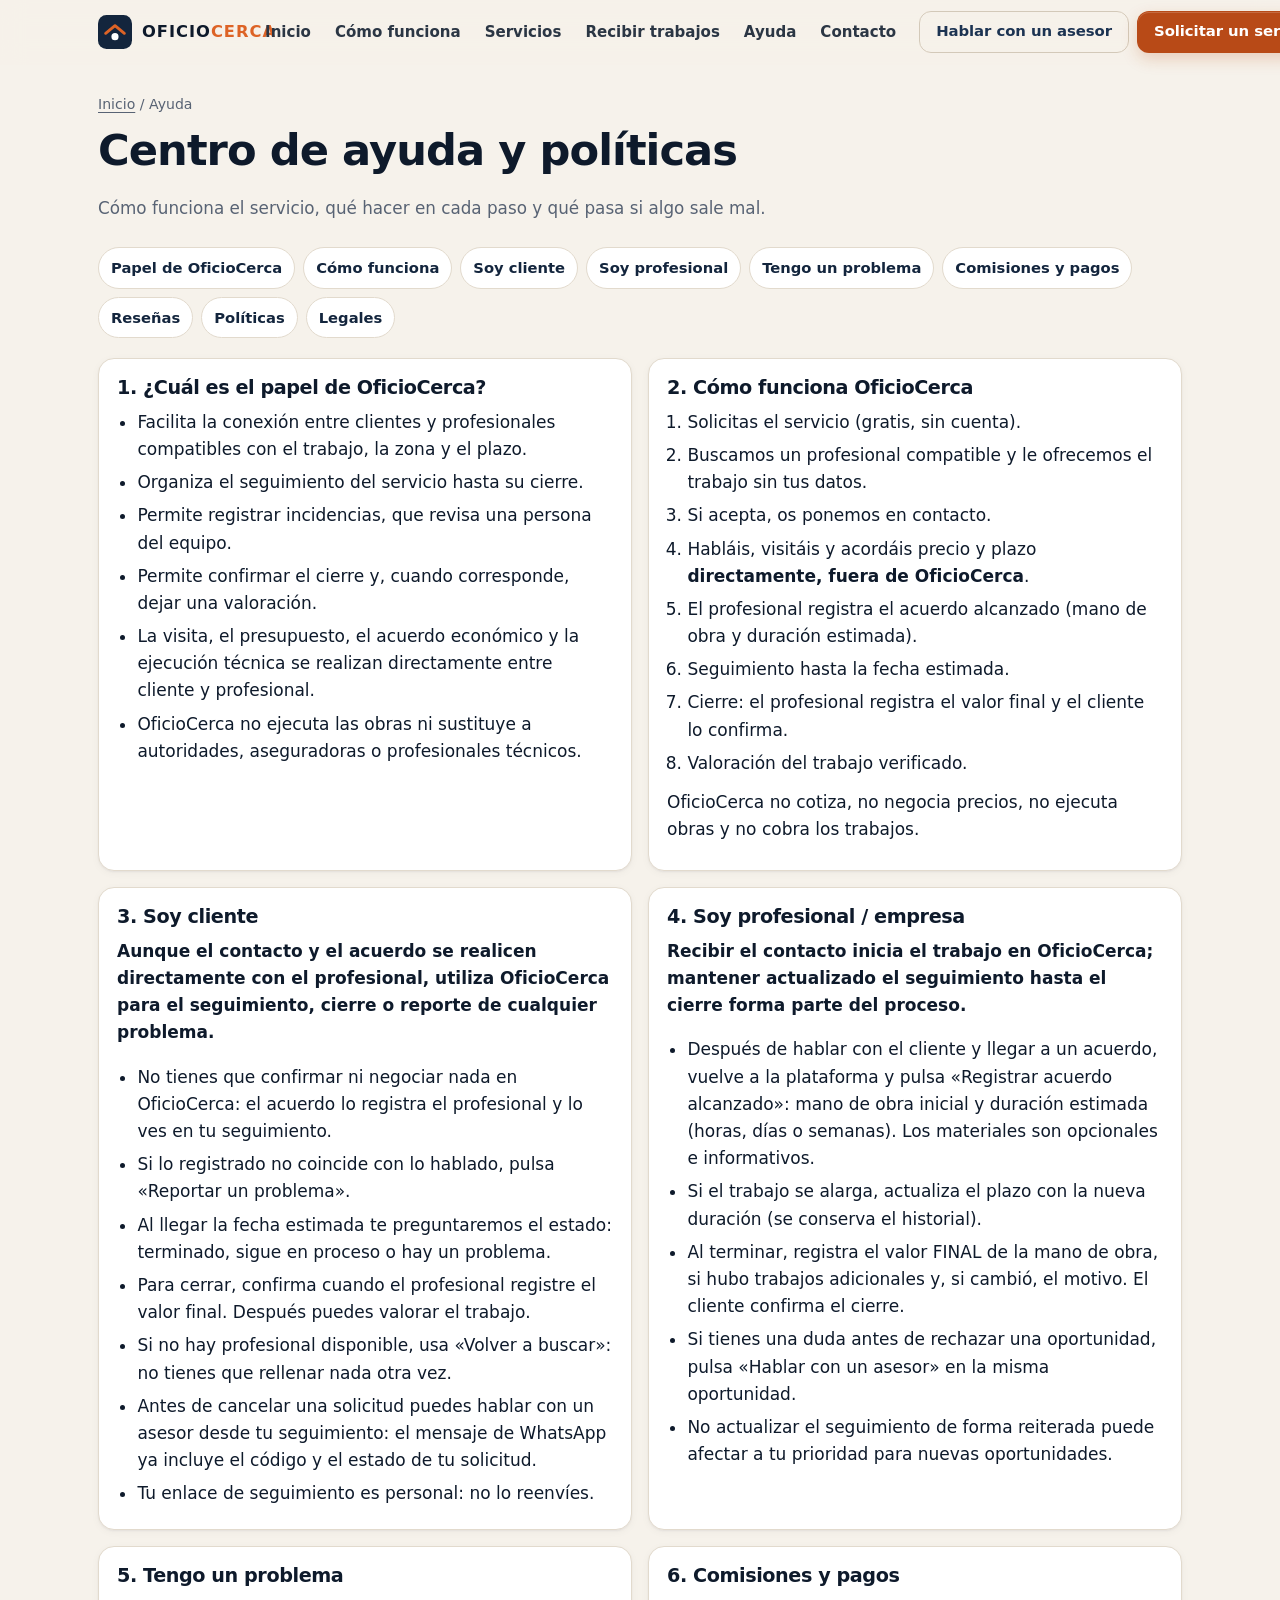
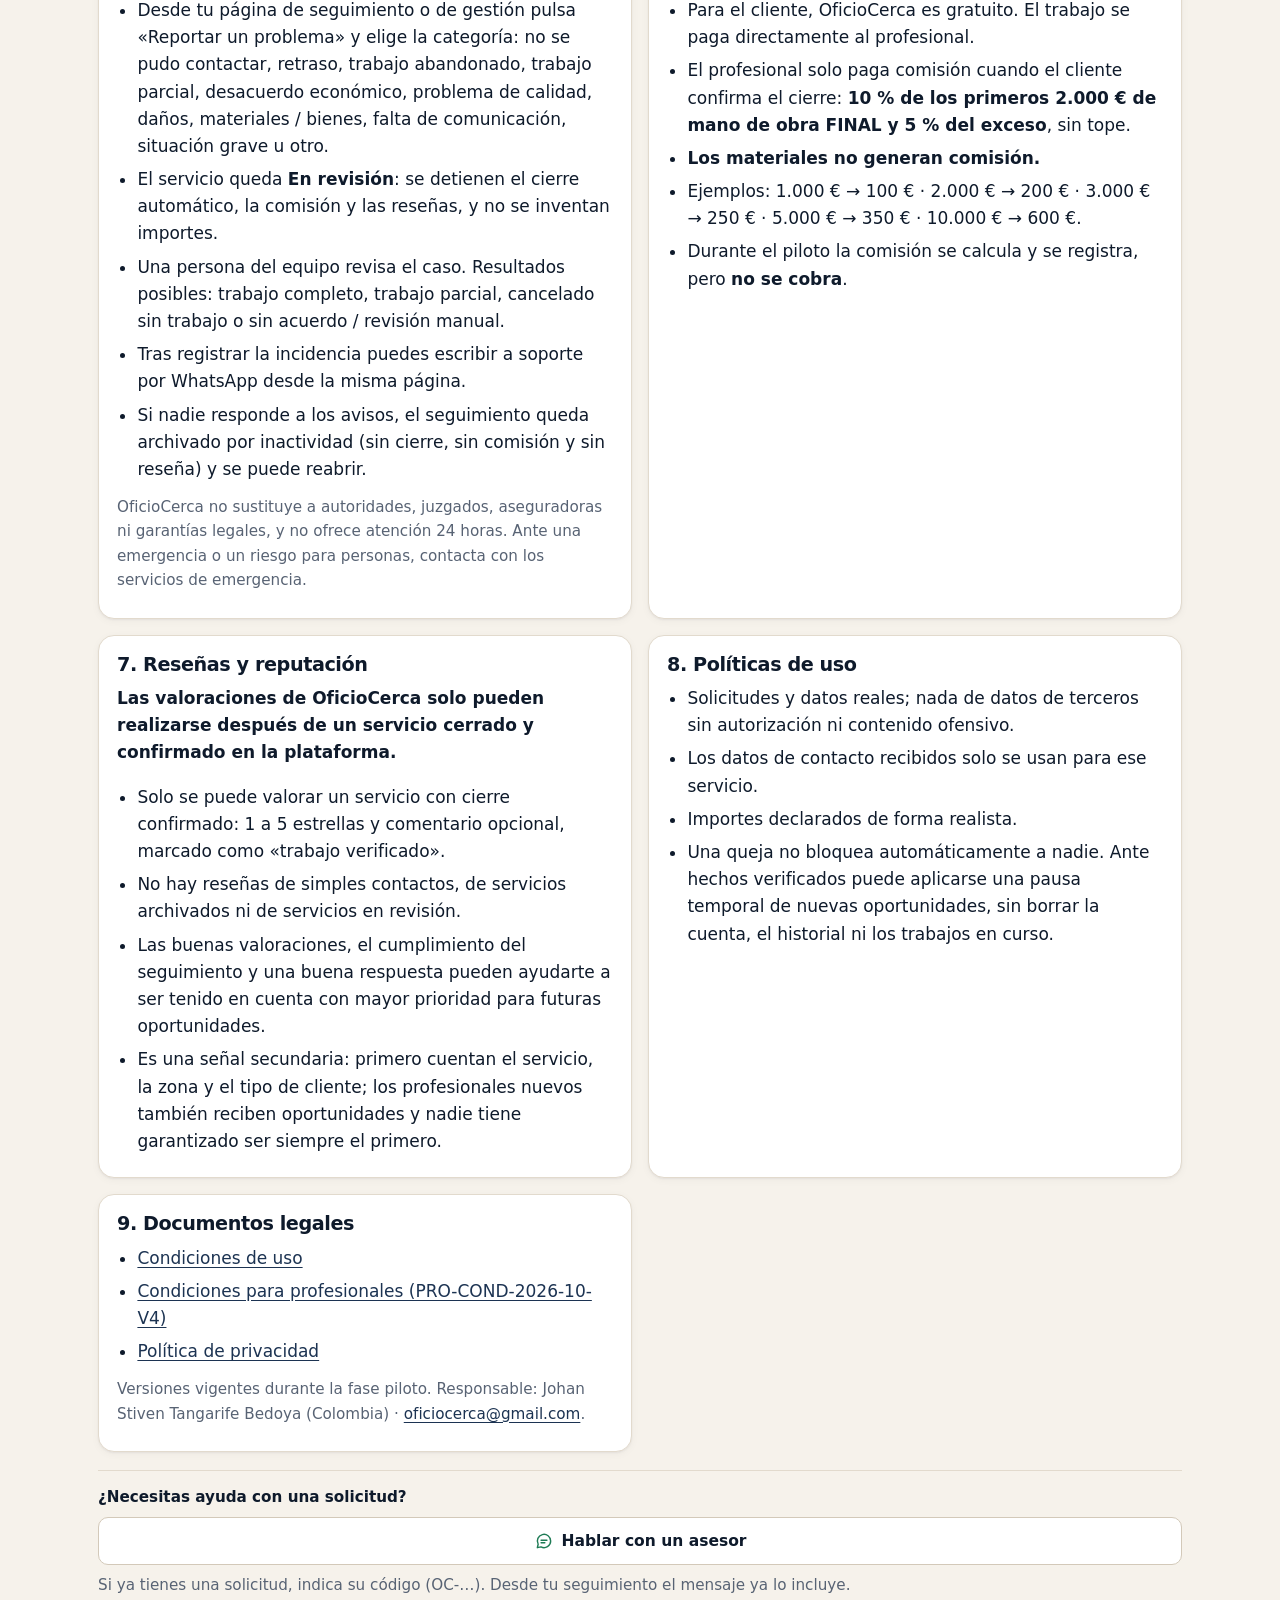
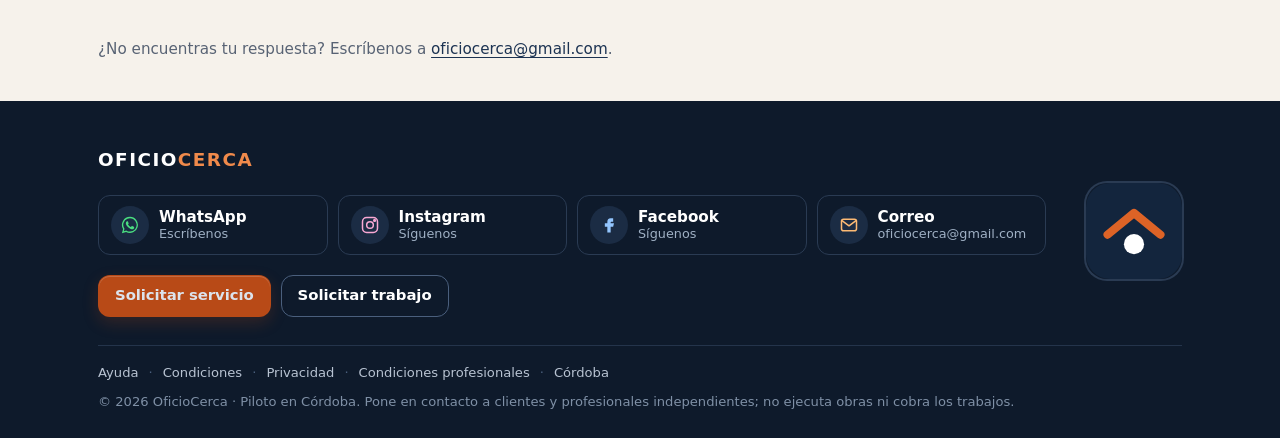
==== commit 38bca79e: "Legales: ayuda con responsable" ====
--- a/ayuda/index.html
+++ b/ayuda/index.html
@@ -84,7 +84,7 @@
 <li>Los datos de contacto recibidos solo se usan para ese servicio.</li>
 <li>Importes declarados de forma realista.</li>
 <li>Una queja no bloquea automáticamente a nadie. Ante hechos verificados puede aplicarse una pausa temporal de nuevas oportunidades, sin borrar la cuenta, el historial ni los trabajos en curso.</li></ul></section><section class="ay-card" id="legales"><h2>9. Documentos legales</h2><ul><li><a href="../condiciones/">Condiciones de uso</a></li><li><a href="../condiciones-profesionales/">Condiciones para profesionales (PRO-COND-2026-10-V4)</a></li>
-<li><a href="../privacidad/">Política de privacidad</a></li></ul><p class="ay-nota">Documentos en BORRADOR PROVISIONAL, pendientes de revisión jurídica.</p></section></div>
+<li><a href="../privacidad/">Política de privacidad</a></li></ul><p class="ay-nota">Versiones vigentes durante la fase piloto. Responsable: Johan Stiven Tangarife Bedoya (Colombia) · <a href="mailto:oficiocerca@gmail.com">oficiocerca@gmail.com</a>.</p></section></div>
 <div class="ayuda-seg ay-soporte" data-wa-item hidden><p class="ayuda-q">¿Necesitas ayuda con una solicitud?</p><a class="btn-ayuda btn-ayuda-wa" data-wa-msg="Hola, necesito ayuda con una solicitud de OficioCerca. Código: OC-" target="_blank" rel="noopener" aria-label="Hablar con un asesor de OficioCerca por WhatsApp (se abre en una ventana nueva)"><svg class="ico" viewBox="0 0 24 24" fill="none" stroke="currentColor" stroke-width="1.7" stroke-linecap="round" stroke-linejoin="round" aria-hidden="true"><path d="M20 12a8 8 0 0 1-11.6 7.1L4 20l1-4.1A8 8 0 1 1 20 12z"/><path d="M8.5 11h7M8.5 14h4.5"/></svg><span>Hablar con un asesor</span></a><p class="ay-nota">Si ya tienes una solicitud, indica su código (OC-…). Desde tu seguimiento el mensaje ya lo incluye.</p></div>
 <p class="ay-nota" style="margin:24px 0 40px">¿No encuentras tu respuesta? Escríbenos a <a href="mailto:oficiocerca@gmail.com">oficiocerca@gmail.com</a>.</p></div></main>
 <footer class="ftr" id="contacto">
